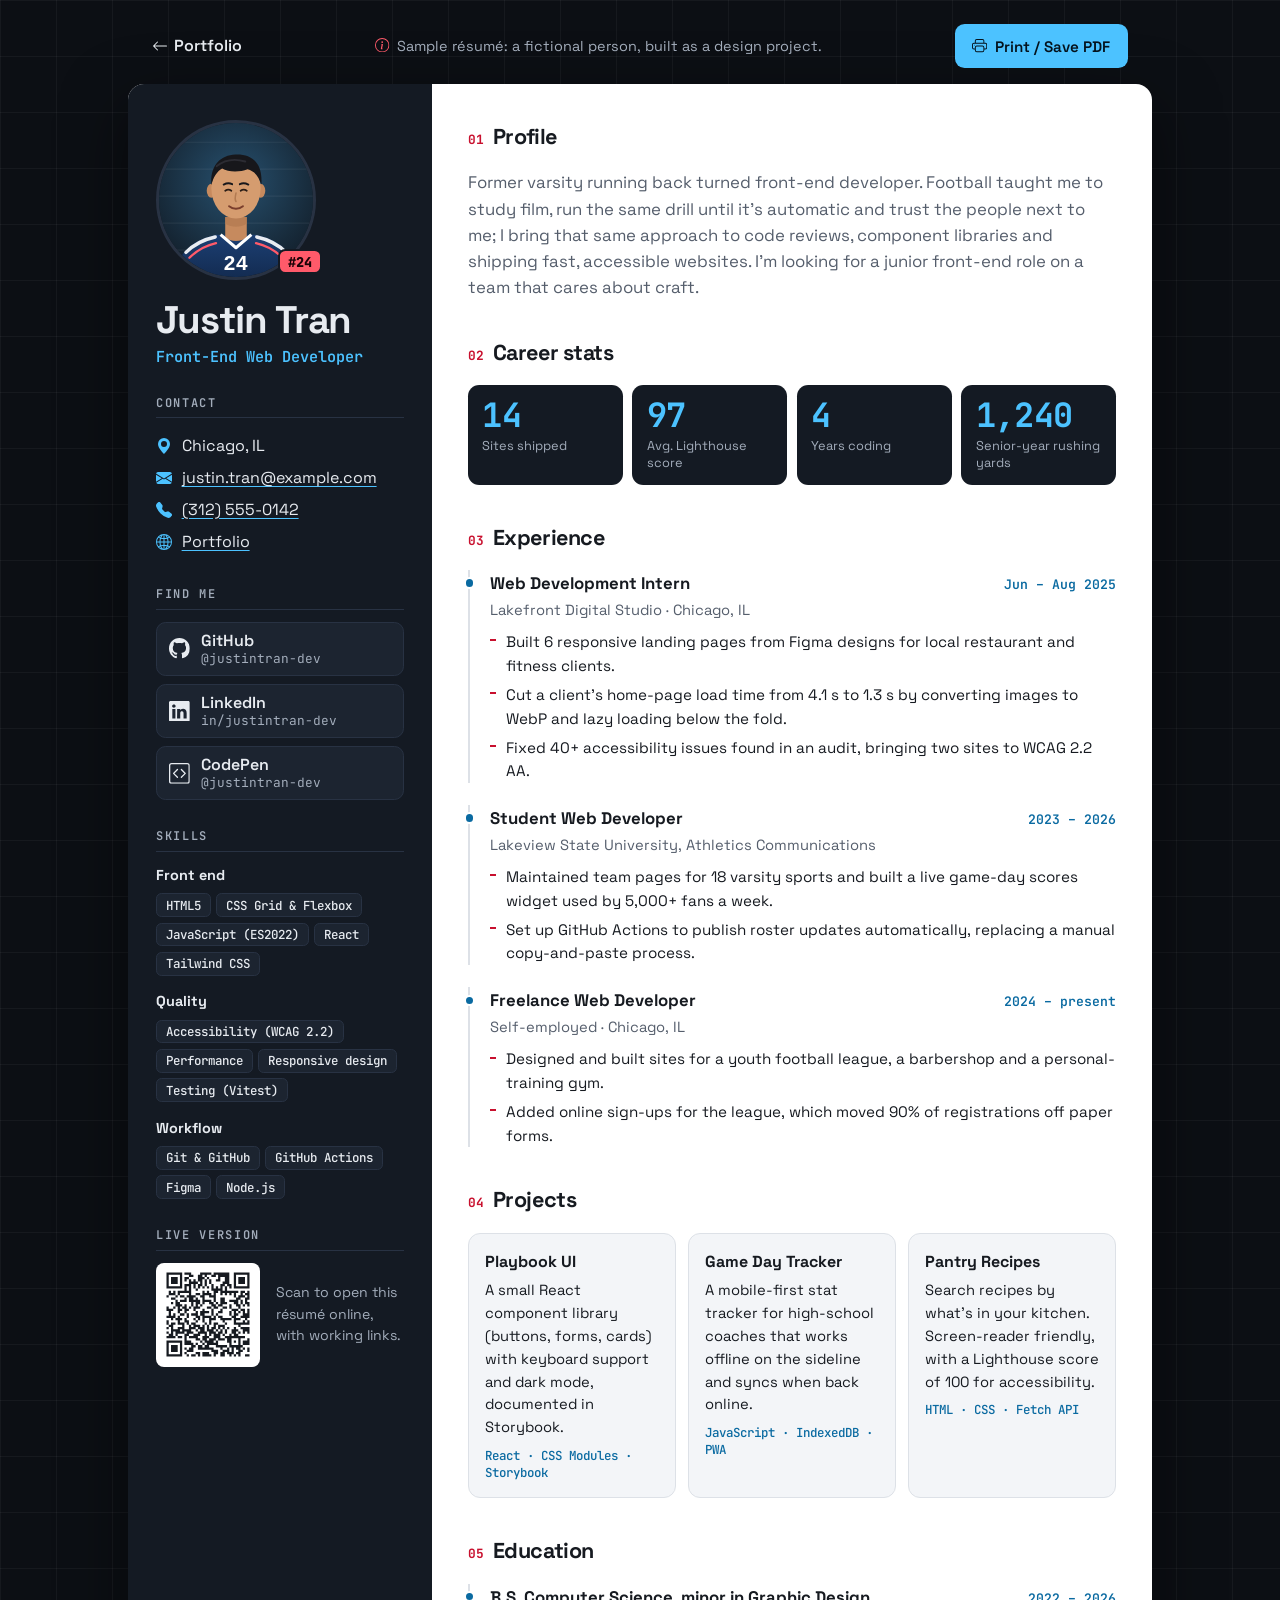
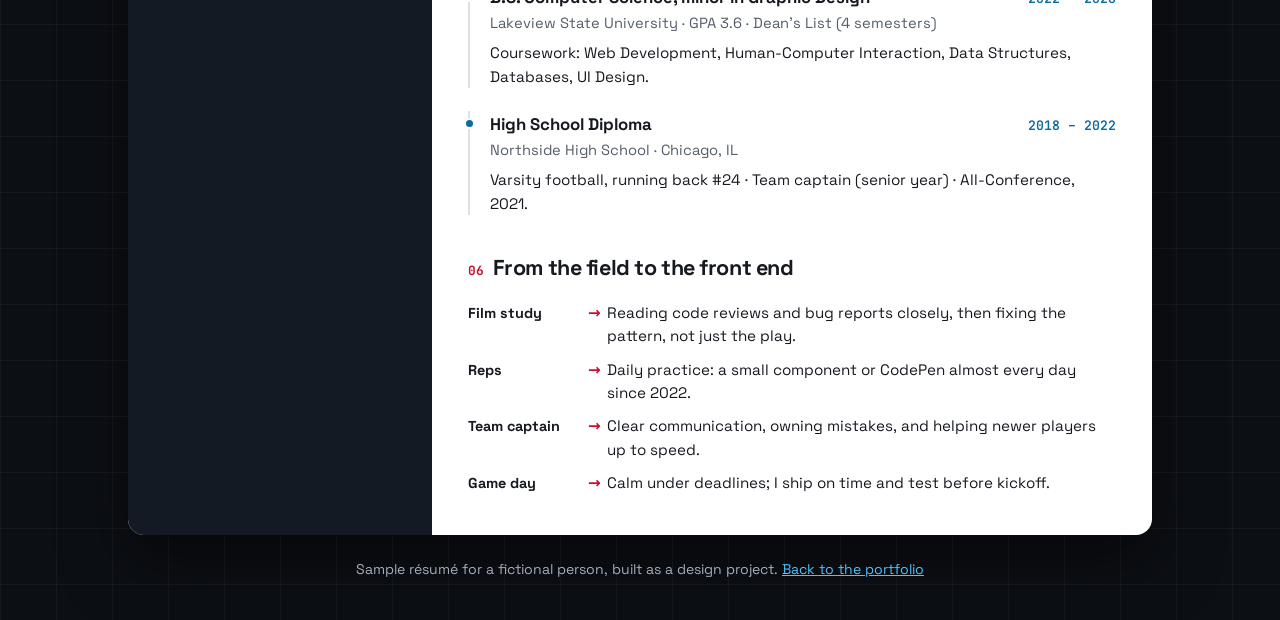
==== resume/index.html @ 81b1befe "Replace the Responsive Portfolio card with a sample online résumé - New /resume/ page: a responsive," ====
<!DOCTYPE html>
<html lang="en">

<head>
  <meta charset="UTF-8">
  <meta name="viewport" content="width=device-width, initial-scale=1">
  <title>Justin Tran | Front-End Web Developer | Résumé (sample)</title>
  <meta name="description" content="Sample online résumé for a fictional front-end web developer: former varsity running back, computer science graduate.">
  <meta name="theme-color" content="#0c0f14">
  <!-- This is a design sample for a fictional person. Search engines shouldn't list it as a real résumé. -->
  <meta name="robots" content="noindex">
  <link rel="icon" href="../assets/icons/favicon.svg" type="image/svg+xml">
  <link rel="preload" href="../assets/fonts/SpaceGrotesk.woff2" as="font" type="font/woff2" crossorigin>
  <link rel="stylesheet" href="resume.css">
</head>

<body>
  <!-- ICONS (from Bootstrap Icons, MIT license) -->
  <svg xmlns="http://www.w3.org/2000/svg" class="sprite" aria-hidden="true">
    <symbol id="i-arrow-left" viewBox="0 0 16 16"><path fill-rule="evenodd" d="M15 8a.5.5 0 0 0-.5-.5H2.707l3.147-3.146a.5.5 0 1 0-.708-.708l-4 4a.5.5 0 0 0 0 .708l4 4a.5.5 0 0 0 .708-.708L2.707 8.5H14.5A.5.5 0 0 0 15 8"/></symbol>
    <symbol id="i-code-square" viewBox="0 0 16 16"><path d="M14 1a1 1 0 0 1 1 1v12a1 1 0 0 1-1 1H2a1 1 0 0 1-1-1V2a1 1 0 0 1 1-1zM2 0a2 2 0 0 0-2 2v12a2 2 0 0 0 2 2h12a2 2 0 0 0 2-2V2a2 2 0 0 0-2-2z"/>
  <path d="M6.854 4.646a.5.5 0 0 1 0 .708L4.207 8l2.647 2.646a.5.5 0 0 1-.708.708l-3-3a.5.5 0 0 1 0-.708l3-3a.5.5 0 0 1 .708 0m2.292 0a.5.5 0 0 0 0 .708L11.793 8l-2.647 2.646a.5.5 0 0 0 .708.708l3-3a.5.5 0 0 0 0-.708l-3-3a.5.5 0 0 0-.708 0"/></symbol>
    <symbol id="i-envelope-fill" viewBox="0 0 16 16"><path d="M.05 3.555A2 2 0 0 1 2 2h12a2 2 0 0 1 1.95 1.555L8 8.414zM0 4.697v7.104l5.803-3.558zM6.761 8.83l-6.57 4.027A2 2 0 0 0 2 14h12a2 2 0 0 0 1.808-1.144l-6.57-4.027L8 9.586zm3.436-.586L16 11.801V4.697z"/></symbol>
    <symbol id="i-geo-alt-fill" viewBox="0 0 16 16"><path d="M8 16s6-5.686 6-10A6 6 0 0 0 2 6c0 4.314 6 10 6 10m0-7a3 3 0 1 1 0-6 3 3 0 0 1 0 6"/></symbol>
    <symbol id="i-github" viewBox="0 0 16 16"><path d="M8 0C3.58 0 0 3.58 0 8c0 3.54 2.29 6.53 5.47 7.59.4.07.55-.17.55-.38 0-.19-.01-.82-.01-1.49-2.01.37-2.53-.49-2.69-.94-.09-.23-.48-.94-.82-1.13-.28-.15-.68-.52-.01-.53.63-.01 1.08.58 1.23.82.72 1.21 1.87.87 2.33.66.07-.52.28-.87.51-1.07-1.78-.2-3.64-.89-3.64-3.95 0-.87.31-1.59.82-2.15-.08-.2-.36-1.02.08-2.12 0 0 .67-.21 2.2.82.64-.18 1.32-.27 2-.27s1.36.09 2 .27c1.53-1.04 2.2-.82 2.2-.82.44 1.1.16 1.92.08 2.12.51.56.82 1.27.82 2.15 0 3.07-1.87 3.75-3.65 3.95.29.25.54.73.54 1.48 0 1.07-.01 1.93-.01 2.2 0 .21.15.46.55.38A8.01 8.01 0 0 0 16 8c0-4.42-3.58-8-8-8"/></symbol>
    <symbol id="i-globe2" viewBox="0 0 16 16"><path d="M0 8a8 8 0 1 1 16 0A8 8 0 0 1 0 8m7.5-6.923c-.67.204-1.335.82-1.887 1.855q-.215.403-.395.872c.705.157 1.472.257 2.282.287zM4.249 3.539q.214-.577.481-1.078a7 7 0 0 1 .597-.933A7 7 0 0 0 3.051 3.05q.544.277 1.198.49zM3.509 7.5c.036-1.07.188-2.087.436-3.008a9 9 0 0 1-1.565-.667A6.96 6.96 0 0 0 1.018 7.5zm1.4-2.741a12.3 12.3 0 0 0-.4 2.741H7.5V5.091c-.91-.03-1.783-.145-2.591-.332M8.5 5.09V7.5h2.99a12.3 12.3 0 0 0-.399-2.741c-.808.187-1.681.301-2.591.332zM4.51 8.5c.035.987.176 1.914.399 2.741A13.6 13.6 0 0 1 7.5 10.91V8.5zm3.99 0v2.409c.91.03 1.783.145 2.591.332.223-.827.364-1.754.4-2.741zm-3.282 3.696q.18.469.395.872c.552 1.035 1.218 1.65 1.887 1.855V11.91c-.81.03-1.577.13-2.282.287zm.11 2.276a7 7 0 0 1-.598-.933 9 9 0 0 1-.481-1.079 8.4 8.4 0 0 0-1.198.49 7 7 0 0 0 2.276 1.522zm-1.383-2.964A13.4 13.4 0 0 1 3.508 8.5h-2.49a6.96 6.96 0 0 0 1.362 3.675c.47-.258.995-.482 1.565-.667m6.728 2.964a7 7 0 0 0 2.275-1.521 8.4 8.4 0 0 0-1.197-.49 9 9 0 0 1-.481 1.078 7 7 0 0 1-.597.933M8.5 11.909v3.014c.67-.204 1.335-.82 1.887-1.855q.216-.403.395-.872A12.6 12.6 0 0 0 8.5 11.91zm3.555-.401c.57.185 1.095.409 1.565.667A6.96 6.96 0 0 0 14.982 8.5h-2.49a13.4 13.4 0 0 1-.437 3.008M14.982 7.5a6.96 6.96 0 0 0-1.362-3.675c-.47.258-.995.482-1.565.667.248.92.4 1.938.437 3.008zM11.27 2.461q.266.502.482 1.078a8.4 8.4 0 0 0 1.196-.49 7 7 0 0 0-2.275-1.52c.218.283.418.597.597.932m-.488 1.343a8 8 0 0 0-.395-.872C9.835 1.897 9.17 1.282 8.5 1.077V4.09c.81-.03 1.577-.13 2.282-.287z"/></symbol>
    <symbol id="i-info-circle" viewBox="0 0 16 16"><path d="M8 15A7 7 0 1 1 8 1a7 7 0 0 1 0 14m0 1A8 8 0 1 0 8 0a8 8 0 0 0 0 16"/>
  <path d="m8.93 6.588-2.29.287-.082.38.45.083c.294.07.352.176.288.469l-.738 3.468c-.194.897.105 1.319.808 1.319.545 0 1.178-.252 1.465-.598l.088-.416c-.2.176-.492.246-.686.246-.275 0-.375-.193-.304-.533zM9 4.5a1 1 0 1 1-2 0 1 1 0 0 1 2 0"/></symbol>
    <symbol id="i-linkedin" viewBox="0 0 16 16"><path d="M0 1.146C0 .513.526 0 1.175 0h13.65C15.474 0 16 .513 16 1.146v13.708c0 .633-.526 1.146-1.175 1.146H1.175C.526 16 0 15.487 0 14.854zm4.943 12.248V6.169H2.542v7.225zm-1.2-8.212c.837 0 1.358-.554 1.358-1.248-.015-.709-.52-1.248-1.342-1.248S2.4 3.226 2.4 3.934c0 .694.521 1.248 1.327 1.248zm4.908 8.212V9.359c0-.216.016-.432.08-.586.173-.431.568-.878 1.232-.878.869 0 1.216.662 1.216 1.634v3.865h2.401V9.25c0-2.22-1.184-3.252-2.764-3.252-1.274 0-1.845.7-2.165 1.193v.025h-.016l.016-.025V6.169h-2.4c.03.678 0 7.225 0 7.225z"/></symbol>
    <symbol id="i-printer" viewBox="0 0 16 16"><path d="M2.5 8a.5.5 0 1 0 0-1 .5.5 0 0 0 0 1"/>
  <path d="M5 1a2 2 0 0 0-2 2v2H2a2 2 0 0 0-2 2v3a2 2 0 0 0 2 2h1v1a2 2 0 0 0 2 2h6a2 2 0 0 0 2-2v-1h1a2 2 0 0 0 2-2V7a2 2 0 0 0-2-2h-1V3a2 2 0 0 0-2-2zM4 3a1 1 0 0 1 1-1h6a1 1 0 0 1 1 1v2H4zm1 5a2 2 0 0 0-2 2v1H2a1 1 0 0 1-1-1V7a1 1 0 0 1 1-1h12a1 1 0 0 1 1 1v3a1 1 0 0 1-1 1h-1v-1a2 2 0 0 0-2-2zm7 2v3a1 1 0 0 1-1 1H5a1 1 0 0 1-1-1v-3a1 1 0 0 1 1-1h6a1 1 0 0 1 1 1"/></symbol>
    <symbol id="i-telephone-fill" viewBox="0 0 16 16"><path fill-rule="evenodd" d="M1.885.511a1.745 1.745 0 0 1 2.61.163L6.29 2.98c.329.423.445.974.315 1.494l-.547 2.19a.68.68 0 0 0 .178.643l2.457 2.457a.68.68 0 0 0 .644.178l2.189-.547a1.75 1.75 0 0 1 1.494.315l2.306 1.794c.829.645.905 1.87.163 2.611l-1.034 1.034c-.74.74-1.846 1.065-2.877.702a18.6 18.6 0 0 1-7.01-4.42 18.6 18.6 0 0 1-4.42-7.009c-.362-1.03-.037-2.137.703-2.877z"/></symbol>
  </svg>

  <a class="skip-link" href="#resume">Skip to résumé</a>

  <!-- TOOLBAR (not printed) -->
  <header class="toolbar">
    <a class="toolbar-back" href="../#projects">
      <svg class="i" aria-hidden="true"><use href="#i-arrow-left"/></svg>Portfolio
    </a>
    <p class="sample-note">
      <svg class="i" aria-hidden="true"><use href="#i-info-circle"/></svg>
      Sample résumé: a fictional person, built as a design project.
    </p>
    <button class="btn btn-primary js-print" type="button">
      <svg class="i" aria-hidden="true"><use href="#i-printer"/></svg>Print / Save PDF
    </button>
  </header>

  <main id="resume" class="sheet">
    <!-- SIDEBAR -->
    <aside class="sidebar">
      <div class="portrait">
        <img src="portrait.svg" width="400" height="400" alt="Illustrated portrait of Justin Tran in a navy number 24 jersey">
        <span class="jersey-tag" aria-hidden="true">#24</span>
      </div>

      <h1 class="name">Justin Tran</h1>
      <p class="role">Front-End Web Developer</p>

      <section class="side-block" aria-labelledby="contact-h">
        <h2 id="contact-h" class="side-title">Contact</h2>
        <ul class="contact-list">
          <li><svg class="i" aria-hidden="true"><use href="#i-geo-alt-fill"/></svg>Chicago, IL</li>
          <li><svg class="i" aria-hidden="true"><use href="#i-envelope-fill"/></svg><a href="mailto:justin.tran@example.com">justin.tran@example.com</a></li>
          <li><svg class="i" aria-hidden="true"><use href="#i-telephone-fill"/></svg><a href="tel:+13125550142">(312) 555-0142</a></li>
          <li><svg class="i" aria-hidden="true"><use href="#i-globe2"/></svg><a href="https://t3rminal-cmd.github.io/Portfolio-Bootstrap/">Portfolio</a></li>
        </ul>
      </section>

      <!-- Social links go to each platform's home page, because this person is fictional.
           Replace them with real profile URLs when using this as a template. -->
      <section class="side-block" aria-labelledby="social-h">
        <h2 id="social-h" class="side-title">Find me</h2>
        <ul class="social-list">
          <li><a href="https://github.com/" target="_blank" rel="noopener"><svg class="i" aria-hidden="true"><use href="#i-github"/></svg><span>GitHub</span><span class="handle">@justintran-dev</span></a></li>
          <li><a href="https://www.linkedin.com/" target="_blank" rel="noopener"><svg class="i" aria-hidden="true"><use href="#i-linkedin"/></svg><span>LinkedIn</span><span class="handle">in/justintran-dev</span></a></li>
          <li><a href="https://codepen.io/" target="_blank" rel="noopener"><svg class="i" aria-hidden="true"><use href="#i-code-square"/></svg><span>CodePen</span><span class="handle">@justintran-dev</span></a></li>
        </ul>
      </section>

      <section class="side-block" aria-labelledby="skills-h">
        <h2 id="skills-h" class="side-title">Skills</h2>
        <div class="skill-group">
          <h3>Front end</h3>
          <ul class="chips">
            <li>HTML5</li><li>CSS Grid &amp; Flexbox</li><li>JavaScript (ES2022)</li><li>React</li><li>Tailwind CSS</li>
          </ul>
        </div>
        <div class="skill-group">
          <h3>Quality</h3>
          <ul class="chips">
            <li>Accessibility (WCAG 2.2)</li><li>Performance</li><li>Responsive design</li><li>Testing (Vitest)</li>
          </ul>
        </div>
        <div class="skill-group">
          <h3>Workflow</h3>
          <ul class="chips">
            <li>Git &amp; GitHub</li><li>GitHub Actions</li><li>Figma</li><li>Node.js</li>
          </ul>
        </div>
      </section>

      <section class="side-block qr-block" aria-labelledby="qr-h">
        <h2 id="qr-h" class="side-title">Live version</h2>
        <img class="qr" src="qr.svg" width="328" height="328" alt="QR code linking to t3rminal-cmd.github.io/Portfolio-Bootstrap/resume">
        <p class="qr-note">Scan to open this résumé online, with working links.</p>
      </section>
    </aside>

    <!-- MAIN COLUMN -->
    <div class="content">
      <section class="block" aria-labelledby="profile-h">
        <h2 id="profile-h" class="block-title"><span class="block-num">01</span>Profile</h2>
        <p class="profile">
          Former varsity running back turned front-end developer. Football taught me to study film, run the same drill
          until it's automatic and trust the people next to me; I bring that same approach to code reviews, component
          libraries and shipping fast, accessible websites. I'm looking for a junior front-end role on a team that
          cares about craft.
        </p>
      </section>

      <!-- Scoreboard: the football theme -->
      <section class="block" aria-labelledby="stats-h">
        <h2 id="stats-h" class="block-title"><span class="block-num">02</span>Career stats</h2>
        <dl class="scoreboard">
          <div><dt>Sites shipped</dt><dd>14</dd></div>
          <div><dt>Avg. Lighthouse score</dt><dd>97</dd></div>
          <div><dt>Years coding</dt><dd>4</dd></div>
          <div><dt>Senior-year rushing yards</dt><dd>1,240</dd></div>
        </dl>
      </section>

      <section class="block" aria-labelledby="exp-h">
        <h2 id="exp-h" class="block-title"><span class="block-num">03</span>Experience</h2>
        <ol class="timeline">
          <li>
            <div class="entry-head">
              <h3>Web Development Intern</h3>
              <p class="when">Jun – Aug 2025</p>
            </div>
            <p class="where">Lakefront Digital Studio · Chicago, IL</p>
            <ul class="bullets">
              <li>Built 6 responsive landing pages from Figma designs for local restaurant and fitness clients.</li>
              <li>Cut a client's home-page load time from 4.1 s to 1.3 s by converting images to WebP and lazy loading below the fold.</li>
              <li>Fixed 40+ accessibility issues found in an audit, bringing two sites to WCAG 2.2 AA.</li>
            </ul>
          </li>
          <li>
            <div class="entry-head">
              <h3>Student Web Developer</h3>
              <p class="when">2023 – 2026</p>
            </div>
            <p class="where">Lakeview State University, Athletics Communications</p>
            <ul class="bullets">
              <li>Maintained team pages for 18 varsity sports and built a live game-day scores widget used by 5,000+ fans a week.</li>
              <li>Set up GitHub Actions to publish roster updates automatically, replacing a manual copy-and-paste process.</li>
            </ul>
          </li>
          <li>
            <div class="entry-head">
              <h3>Freelance Web Developer</h3>
              <p class="when">2024 – present</p>
            </div>
            <p class="where">Self-employed · Chicago, IL</p>
            <ul class="bullets">
              <li>Designed and built sites for a youth football league, a barbershop and a personal-training gym.</li>
              <li>Added online sign-ups for the league, which moved 90% of registrations off paper forms.</li>
            </ul>
          </li>
        </ol>
      </section>

      <section class="block" aria-labelledby="proj-h">
        <h2 id="proj-h" class="block-title"><span class="block-num">04</span>Projects</h2>
        <div class="project-grid">
          <article class="project">
            <h3>Playbook UI</h3>
            <p>A small React component library (buttons, forms, cards) with keyboard support and dark mode, documented in Storybook.</p>
            <p class="tech">React · CSS Modules · Storybook</p>
          </article>
          <article class="project">
            <h3>Game Day Tracker</h3>
            <p>A mobile-first stat tracker for high-school coaches that works offline on the sideline and syncs when back online.</p>
            <p class="tech">JavaScript · IndexedDB · PWA</p>
          </article>
          <article class="project">
            <h3>Pantry Recipes</h3>
            <p>Search recipes by what's in your kitchen. Screen-reader friendly, with a Lighthouse score of 100 for accessibility.</p>
            <p class="tech">HTML · CSS · Fetch API</p>
          </article>
        </div>
      </section>

      <section class="block" aria-labelledby="edu-h">
        <h2 id="edu-h" class="block-title"><span class="block-num">05</span>Education</h2>
        <ol class="timeline">
          <li>
            <div class="entry-head">
              <h3>B.S. Computer Science, minor in Graphic Design</h3>
              <p class="when">2022 – 2026</p>
            </div>
            <p class="where">Lakeview State University · GPA 3.6 · Dean's List (4 semesters)</p>
            <p class="detail">Coursework: Web Development, Human-Computer Interaction, Data Structures, Databases, UI Design.</p>
          </li>
          <li>
            <div class="entry-head">
              <h3>High School Diploma</h3>
              <p class="when">2018 – 2022</p>
            </div>
            <p class="where">Northside High School · Chicago, IL</p>
            <p class="detail">Varsity football, running back #24 · Team captain (senior year) · All-Conference, 2021.</p>
          </li>
        </ol>
      </section>

      <!-- How football carries over -->
      <section class="block" aria-labelledby="field-h">
        <h2 id="field-h" class="block-title"><span class="block-num">06</span>From the field to the front end</h2>
        <ul class="crossover">
          <li><strong>Film study</strong><span>→</span>Reading code reviews and bug reports closely, then fixing the pattern, not just the play.</li>
          <li><strong>Reps</strong><span>→</span>Daily practice: a small component or CodePen almost every day since 2022.</li>
          <li><strong>Team captain</strong><span>→</span>Clear communication, owning mistakes, and helping newer players up to speed.</li>
          <li><strong>Game day</strong><span>→</span>Calm under deadlines; I ship on time and test before kickoff.</li>
        </ul>
      </section>
    </div>
  </main>

  <footer class="page-foot">
    <p>Sample résumé for a fictional person, built as a design project. <a href="../">Back to the portfolio</a></p>
  </footer>

  <script src="resume.js"></script>
</body>

</html>
---- resume/resume.css ----
/* Online résumé. Mobile-first: one column on phones, a two-column "sheet"
   from tablets up, and an ink-friendly single page when printed. */

/*===== FONTS (shared with the portfolio) ====================*/
@font-face {
  font-family: "Space Grotesk";
  src: url("../assets/fonts/SpaceGrotesk.woff2") format("woff2");
  font-weight: 300 700;
  font-display: swap;
}
@font-face {
  font-family: "JetBrains Mono";
  src: url("../assets/fonts/JetBrainsMono.woff2") format("woff2");
  font-weight: 100 800;
  font-display: swap;
}

/*===== COLORS ===============================================*/
:root {
  --page: #0c0f14;
  --grid-line: rgba(255, 255, 255, 0.045);
  --side: #141a23;
  --side-2: #1c2430;
  --side-border: #283243;
  --side-text: #e7ebf0;
  --side-muted: #a3adbb;
  --paper: #ffffff;
  --paper-2: #f3f5f8;
  --ink: #161a20;
  --ink-muted: #555e6c;
  --rule: #dde1e7;
  --accent: #0a6aa1;        /* on white */
  --accent-light: #4cc2ff;  /* on the dark sidebar */
  --red: #c8102e;
  --red-light: #ff5a6a;
  --font-body: "Space Grotesk", system-ui, -apple-system, "Segoe UI", sans-serif;
  --font-mono: "JetBrains Mono", ui-monospace, SFMono-Regular, Menlo, Consolas, monospace;
  --radius: 1rem;
}

/*===== BASE =================================================*/
*,
*::before,
*::after {
  box-sizing: border-box;
}

html {
  -webkit-text-size-adjust: 100%;
}

body {
  margin: 0;
  font-family: var(--font-body);
  line-height: 1.55;
  color: var(--ink);
  background-color: var(--page);
  background-image:
    linear-gradient(var(--grid-line) 1px, transparent 1px),
    linear-gradient(90deg, var(--grid-line) 1px, transparent 1px);
  background-size: 56px 56px;
  overflow-x: clip;
}

img {
  display: block;
  max-width: 100%;
  height: auto;
}

h1, h2, h3, p, dl, dd {
  margin: 0;
}

ul, ol {
  margin: 0;
  padding: 0;
  list-style: none;
}

:focus-visible {
  outline: 3px solid var(--accent-light);
  outline-offset: 3px;
  border-radius: 4px;
}

.sprite {
  position: absolute;
  width: 0;
  height: 0;
  overflow: hidden;
}

.i {
  width: 1em;
  height: 1em;
  flex: none;
  fill: currentColor;
}

.skip-link {
  position: absolute;
  left: 1rem;
  top: -4rem;
  z-index: 10;
  padding: 0.6rem 1rem;
  border-radius: 0.5rem;
  background: var(--accent-light);
  color: #04121c;
  font-weight: 700;
}

.skip-link:focus {
  top: 1rem;
}

/*===== TOOLBAR ==============================================*/
.toolbar {
  display: flex;
  flex-wrap: wrap;
  align-items: center;
  gap: 0.75rem 1rem;
  max-width: 64rem;
  margin: 0 auto;
  padding: 1rem;
  color: var(--side-muted);
}

.toolbar-back {
  display: inline-flex;
  align-items: center;
  gap: 0.4rem;
  min-height: 2.75rem;
  color: var(--side-text);
  font-weight: 600;
  text-decoration: none;
}

.toolbar-back:hover {
  color: var(--accent-light);
}

.sample-note {
  order: 3;
  display: flex;
  align-items: flex-start;
  gap: 0.45rem;
  width: 100%;
  font-size: 0.9rem;
}

.sample-note .i {
  margin-top: 0.2rem;
  color: var(--red-light);
}

.btn {
  display: inline-flex;
  align-items: center;
  gap: 0.5rem;
  min-height: 2.75rem;
  margin-left: auto;
  padding: 0.55rem 1.1rem;
  border: 0;
  border-radius: 0.6rem;
  font: 600 0.95rem var(--font-body);
  cursor: pointer;
}

.btn-primary {
  background: var(--accent-light);
  color: #04121c;
}

.btn-primary:hover {
  background: #7ad2ff;
}

/*===== SHEET ================================================*/
.sheet {
  max-width: 64rem;
  margin: 0 auto;
  background: var(--paper);
  box-shadow: 0 1.5rem 4rem rgba(0, 0, 0, 0.5);
}

/*===== SIDEBAR ==============================================*/
.sidebar {
  padding: 1.75rem 1.25rem 2rem;
  background: var(--side);
  color: var(--side-text);
}

.portrait {
  position: relative;
  width: 8.5rem;
  margin-bottom: 1.25rem;
}

.portrait img {
  border: 3px solid var(--side-border);
  border-radius: 50%;
}

/* A red jersey-number tag */
.jersey-tag {
  position: absolute;
  right: -0.35rem;
  bottom: 0.35rem;
  padding: 0.1rem 0.5rem;
  border: 2px solid var(--side);
  border-radius: 0.45rem;
  background: var(--red-light);
  color: #1a0206;
  font: 800 0.85rem var(--font-mono);
}

.name {
  font-size: clamp(2rem, 9vw, 2.4rem);
  line-height: 1.05;
  letter-spacing: -0.03em;
}

.role {
  margin-top: 0.35rem;
  color: var(--accent-light);
  font: 600 0.95rem var(--font-mono);
}

.side-block {
  margin-top: 1.75rem;
}

.side-title {
  margin-bottom: 0.75rem;
  padding-bottom: 0.4rem;
  border-bottom: 1px solid var(--side-border);
  color: var(--side-muted);
  font: 600 0.75rem var(--font-mono);
  letter-spacing: 0.14em;
  text-transform: uppercase;
}

.contact-list li {
  display: flex;
  align-items: center;
  gap: 0.6rem;
  min-height: 2rem;
  overflow-wrap: anywhere;
}

.contact-list .i {
  color: var(--accent-light);
}

.sidebar a {
  color: var(--side-text);
  text-decoration-color: var(--accent-light);
  text-underline-offset: 0.2em;
}

.sidebar a:hover {
  color: var(--accent-light);
}

.social-list {
  display: grid;
  gap: 0.5rem;
}

.social-list a {
  display: grid;
  grid-template-columns: auto 1fr;
  align-items: center;
  column-gap: 0.7rem;
  min-height: 2.75rem;
  padding: 0.5rem 0.75rem;
  border: 1px solid var(--side-border);
  border-radius: 0.6rem;
  background: var(--side-2);
  text-decoration: none;
}

.social-list a:hover {
  border-color: var(--accent-light);
}

.social-list .i {
  grid-row: span 2;
  font-size: 1.3rem;
}

.social-list span {
  font-weight: 600;
  line-height: 1.2;
}

.social-list .handle {
  color: var(--side-muted);
  font: 400 0.8rem var(--font-mono);
}

.skill-group + .skill-group {
  margin-top: 0.9rem;
}

.skill-group h3 {
  margin-bottom: 0.45rem;
  font-size: 0.9rem;
}

.chips {
  display: flex;
  flex-wrap: wrap;
  gap: 0.35rem;
}

.chips li {
  padding: 0.15rem 0.55rem;
  border: 1px solid var(--side-border);
  border-radius: 0.35rem;
  background: var(--side-2);
  font: 500 0.78rem var(--font-mono);
}

.qr-block {
  display: grid;
  grid-template-columns: 6.5rem 1fr;
  align-items: center;
  column-gap: 1rem;
}

.qr-block .side-title {
  grid-column: 1 / -1;
}

.qr {
  padding: 0.35rem;
  border-radius: 0.5rem;
  background: #fff;
}

.qr-note {
  color: var(--side-muted);
  font-size: 0.88rem;
}

/*===== MAIN COLUMN ==========================================*/
.content {
  padding: 2rem 1.25rem 2.5rem;
}

.block + .block {
  margin-top: 2.25rem;
}

.block-title {
  display: flex;
  align-items: baseline;
  gap: 0.6rem;
  margin-bottom: 1rem;
  font-size: 1.35rem;
  letter-spacing: -0.02em;
}

.block-num {
  color: var(--red);
  font: 700 0.8rem var(--font-mono);
}

.profile {
  color: var(--ink-muted);
  font-size: 1.05rem;
}

/* Career stats as a scoreboard */
.scoreboard {
  display: grid;
  grid-template-columns: repeat(2, 1fr);
  gap: 0.6rem;
}

.scoreboard div {
  display: flex;
  flex-direction: column-reverse;
  justify-content: flex-end;
  padding: 0.85rem 0.9rem;
  border-radius: 0.7rem;
  background: var(--side);
  color: var(--side-text);
}

.scoreboard dd {
  color: var(--accent-light);
  font: 700 clamp(1.7rem, 7vw, 2.1rem) / 1 var(--font-mono);
  letter-spacing: -0.02em;
}

.scoreboard dt {
  margin-top: 0.35rem;
  color: var(--side-muted);
  font-size: 0.8rem;
  line-height: 1.3;
}

/* Experience and education */
.timeline {
  display: grid;
  gap: 1.4rem;
}

.timeline > li {
  position: relative;
  padding-left: 1.25rem;
  border-left: 2px solid var(--rule);
}

.timeline > li::before {
  content: "";
  position: absolute;
  left: -0.4rem;
  top: 0.45rem;
  width: 0.7rem;
  height: 0.7rem;
  border: 2px solid var(--paper);
  border-radius: 50%;
  background: var(--accent);
}

.entry-head {
  display: flex;
  flex-wrap: wrap;
  justify-content: space-between;
  align-items: baseline;
  gap: 0.15rem 1rem;
}

.entry-head h3 {
  font-size: 1.05rem;
}

.when {
  color: var(--accent);
  font: 600 0.82rem var(--font-mono);
  white-space: nowrap;
}

.where {
  margin-top: 0.15rem;
  color: var(--ink-muted);
  font-size: 0.92rem;
}

.detail {
  margin-top: 0.4rem;
  font-size: 0.95rem;
}

.bullets {
  display: grid;
  gap: 0.35rem;
  margin-top: 0.55rem;
}

.bullets li {
  position: relative;
  padding-left: 1rem;
  font-size: 0.95rem;
}

.bullets li::before {
  content: "";
  position: absolute;
  left: 0;
  top: 0.6em;
  width: 0.4rem;
  height: 2px;
  background: var(--red);
}

/* Projects */
.project-grid {
  display: grid;
  gap: 0.75rem;
}

.project {
  padding: 1rem;
  border: 1px solid var(--rule);
  border-radius: 0.75rem;
  background: var(--paper-2);
}

.project h3 {
  margin-bottom: 0.3rem;
  font-size: 1rem;
}

.project p {
  font-size: 0.92rem;
}

.project .tech {
  margin-top: 0.5rem;
  color: var(--accent);
  font: 500 0.78rem var(--font-mono);
}

/* Field to front end */
.crossover {
  display: grid;
  gap: 0.6rem;
}

.crossover li {
  display: grid;
  grid-template-columns: 7.5rem 1.2rem 1fr;
  align-items: baseline;
  font-size: 0.95rem;
}

.crossover strong {
  font-size: 0.9rem;
}

.crossover span {
  color: var(--red);
  font-weight: 700;
}

/*===== FOOTER ===============================================*/
.page-foot {
  max-width: 64rem;
  margin: 0 auto;
  padding: 1.5rem 1rem 2.5rem;
  color: var(--side-muted);
  font-size: 0.88rem;
  text-align: center;
}

.page-foot a {
  color: var(--accent-light);
}

/*===== TABLETS AND UP =======================================*/
@media (min-width: 48rem) {
  .toolbar {
    padding: 1.5rem 1.5rem 1rem;
  }

  .sample-note {
    order: 0;
    width: auto;
    flex: 1;
    justify-content: center;
  }

  .btn {
    margin-left: 0;
  }

  .sheet {
    display: grid;
    grid-template-columns: 19rem 1fr;
    margin-bottom: 0;
    border-radius: var(--radius);
    overflow: hidden;
  }

  .sidebar {
    padding: 2.25rem 1.75rem;
  }

  .portrait {
    width: 10rem;
  }

  .content {
    padding: 2.25rem 2.25rem 2.5rem;
  }

  .scoreboard {
    grid-template-columns: repeat(4, 1fr);
  }

  .project-grid {
    grid-template-columns: repeat(3, 1fr);
  }
}

/*===== PRINT: one clean, ink-friendly page ==================*/
@page {
  size: letter;
  margin: 0.4in;
}

@media print {
  :root {
    --side: #f1f3f6;
    --side-2: #ffffff;
    --side-border: #d5dae1;
    --side-text: #161a20;
    --side-muted: #555e6c;
    --accent-light: #0a6aa1;
    --red-light: #c8102e;
  }

  /* Most sizes are in rem, so shrinking the root scales the whole page */
  html {
    font-size: 7.9pt;
  }

  body {
    background: #fff;
    line-height: 1.38;
  }

  .timeline > li::before {
    top: 0.3em;
  }

  .toolbar,
  .page-foot,
  .skip-link {
    display: none;
  }

  .sheet {
    display: grid;
    grid-template-columns: 2.35in 1fr;
    max-width: none;
    box-shadow: none;
    -webkit-print-color-adjust: exact;
    print-color-adjust: exact;
  }

  .sidebar {
    padding: 0.2in 0.18in;
  }

  .portrait {
    width: 1.2in;
    margin-bottom: 0.12in;
  }

  .jersey-tag {
    color: #fff;
  }

  .side-block {
    margin-top: 0.16in;
  }

  .content {
    padding: 0.1in 0 0 0.25in;
  }

  .block + .block {
    margin-top: 0.12in;
  }

  .block-title {
    margin-bottom: 0.07in;
  }

  .scoreboard {
    grid-template-columns: repeat(4, 1fr);
    gap: 0.06in;
  }

  .scoreboard div {
    padding: 0.06in 0.08in;
    border: 1px solid var(--side-border);
  }

  .timeline {
    gap: 0.07in;
  }

  .bullets {
    gap: 0.02in;
    margin-top: 0.04in;
  }

  .project-grid {
    grid-template-columns: repeat(3, 1fr);
    gap: 0.08in;
  }

  .project {
    padding: 0.07in 0.08in;
  }

  .crossover {
    gap: 0.03in;
  }

  .social-list a {
    min-height: 0;
    padding: 0.04in 0.07in;
  }

  .contact-list li {
    min-height: 0;
    margin-bottom: 0.03in;
  }

  .qr-block {
    grid-template-columns: 0.95in 1fr;
  }

  .timeline > li,
  .project,
  .scoreboard div {
    break-inside: avoid;
  }
}

/*===== REDUCED MOTION =======================================*/
@media (prefers-reduced-motion: reduce) {
  *,
  *::before,
  *::after {
    transition: none !important;
  }
}
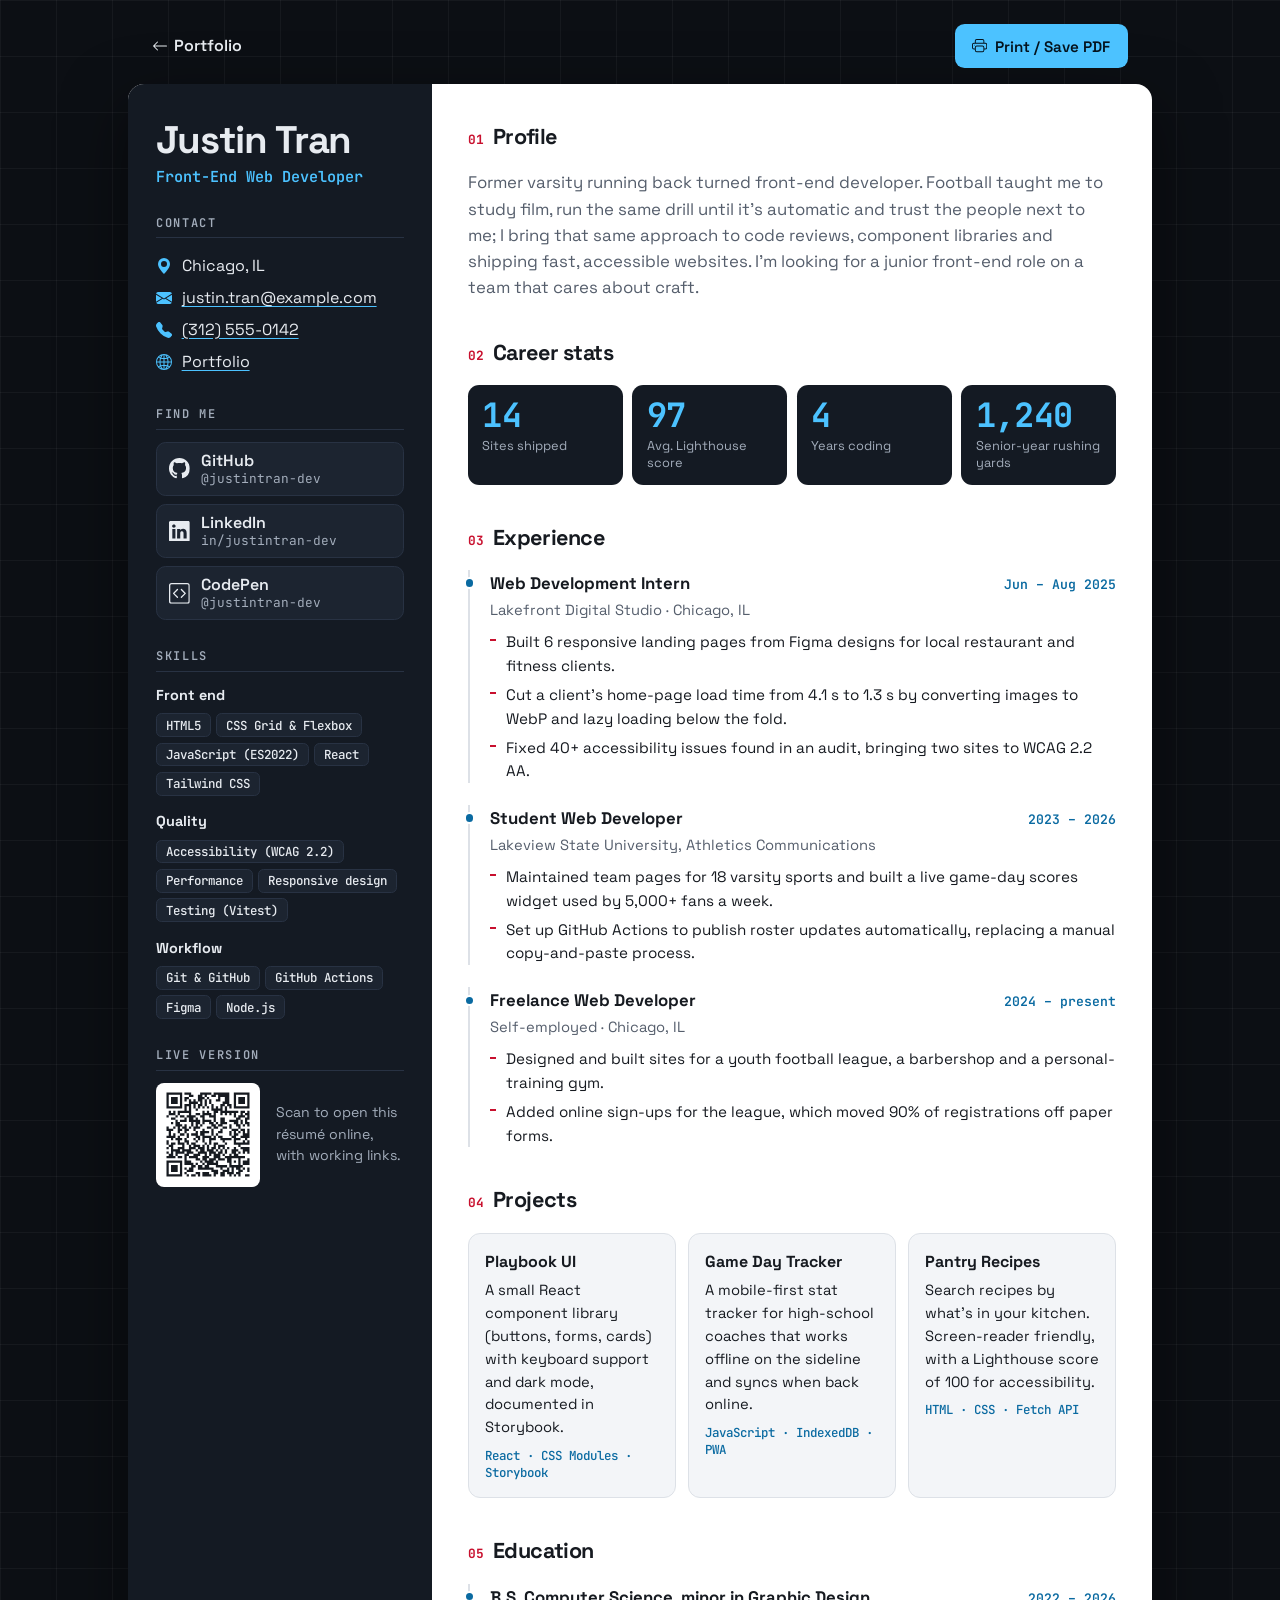
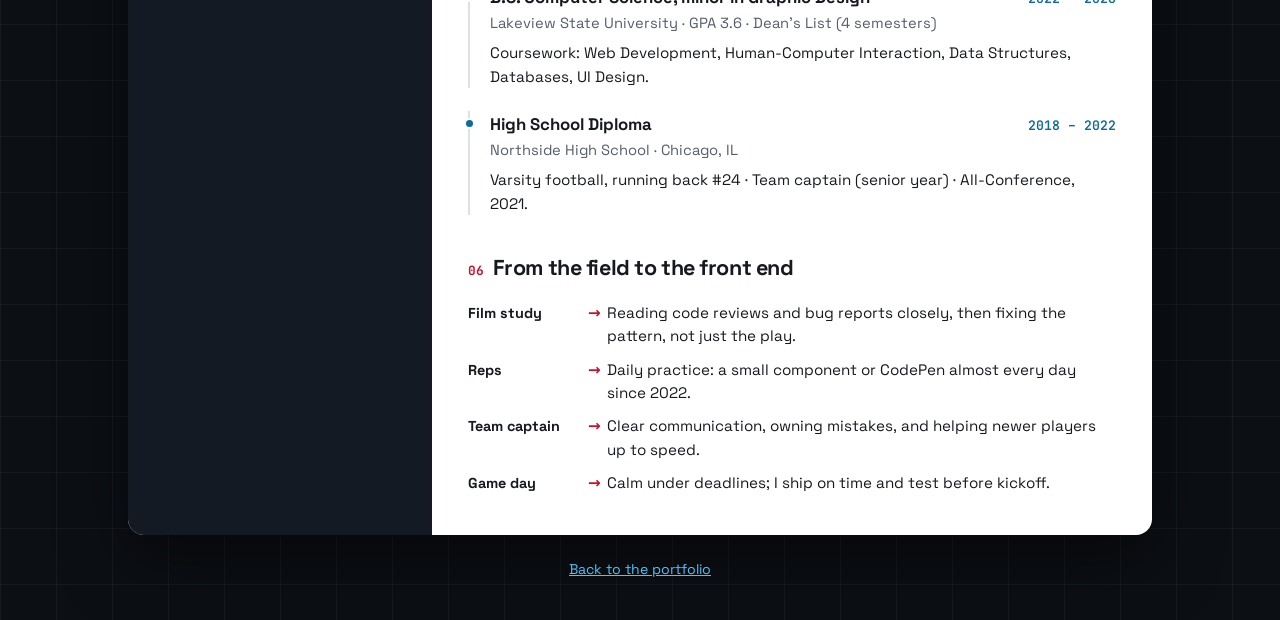
==== commit aed9f927: "Use Justin's photo in the hero; drop the résumé portrait and notice - Hero: the supplied photo of Ju" ====
--- a/resume/index.html
+++ b/resume/index.html
@@ -4,8 +4,8 @@
 <head>
   <meta charset="UTF-8">
   <meta name="viewport" content="width=device-width, initial-scale=1">
-  <title>Justin Tran | Front-End Web Developer | Résumé (sample)</title>
-  <meta name="description" content="Sample online résumé for a fictional front-end web developer: former varsity running back, computer science graduate.">
+  <title>Justin Tran | Front-End Web Developer | Résumé</title>
+  <meta name="description" content="Résumé of Justin Tran, a front-end web developer in Chicago: former varsity running back, computer science graduate.">
   <meta name="theme-color" content="#0c0f14">
   <!-- This is a design sample for a fictional person. Search engines shouldn't list it as a real résumé. -->
   <meta name="robots" content="noindex">
@@ -39,10 +39,6 @@
     <a class="toolbar-back" href="../#projects">
       <svg class="i" aria-hidden="true"><use href="#i-arrow-left"/></svg>Portfolio
     </a>
-    <p class="sample-note">
-      <svg class="i" aria-hidden="true"><use href="#i-info-circle"/></svg>
-      Sample résumé: a fictional person, built as a design project.
-    </p>
     <button class="btn btn-primary js-print" type="button">
       <svg class="i" aria-hidden="true"><use href="#i-printer"/></svg>Print / Save PDF
     </button>
@@ -51,10 +47,6 @@
   <main id="resume" class="sheet">
     <!-- SIDEBAR -->
     <aside class="sidebar">
-      <div class="portrait">
-        <img src="portrait.svg" width="400" height="400" alt="Illustrated portrait of Justin Tran in a navy number 24 jersey">
-        <span class="jersey-tag" aria-hidden="true">#24</span>
-      </div>
 
       <h1 class="name">Justin Tran</h1>
       <p class="role">Front-End Web Developer</p>
@@ -229,7 +221,7 @@
   </main>
 
   <footer class="page-foot">
-    <p>Sample résumé for a fictional person, built as a design project. <a href="../">Back to the portfolio</a></p>
+    <p><a href="../">Back to the portfolio</a></p>
   </footer>
 
   <script src="resume.js"></script>
--- a/resume/resume.css
+++ b/resume/resume.css
@@ -140,20 +140,6 @@
   color: var(--accent-light);
 }
 
-.sample-note {
-  order: 3;
-  display: flex;
-  align-items: flex-start;
-  gap: 0.45rem;
-  width: 100%;
-  font-size: 0.9rem;
-}
-
-.sample-note .i {
-  margin-top: 0.2rem;
-  color: var(--red-light);
-}
-
 .btn {
   display: inline-flex;
   align-items: center;
@@ -191,30 +177,6 @@
   color: var(--side-text);
 }
 
-.portrait {
-  position: relative;
-  width: 8.5rem;
-  margin-bottom: 1.25rem;
-}
-
-.portrait img {
-  border: 3px solid var(--side-border);
-  border-radius: 50%;
-}
-
-/* A red jersey-number tag */
-.jersey-tag {
-  position: absolute;
-  right: -0.35rem;
-  bottom: 0.35rem;
-  padding: 0.1rem 0.5rem;
-  border: 2px solid var(--side);
-  border-radius: 0.45rem;
-  background: var(--red-light);
-  color: #1a0206;
-  font: 800 0.85rem var(--font-mono);
-}
-
 .name {
   font-size: clamp(2rem, 9vw, 2.4rem);
   line-height: 1.05;
@@ -548,17 +510,6 @@
     padding: 1.5rem 1.5rem 1rem;
   }
 
-  .sample-note {
-    order: 0;
-    width: auto;
-    flex: 1;
-    justify-content: center;
-  }
-
-  .btn {
-    margin-left: 0;
-  }
-
   .sheet {
     display: grid;
     grid-template-columns: 19rem 1fr;
@@ -569,10 +520,6 @@
 
   .sidebar {
     padding: 2.25rem 1.75rem;
-  }
-
-  .portrait {
-    width: 10rem;
   }
 
   .content {
@@ -638,15 +585,6 @@
     padding: 0.2in 0.18in;
   }
 
-  .portrait {
-    width: 1.2in;
-    margin-bottom: 0.12in;
-  }
-
-  .jersey-tag {
-    color: #fff;
-  }
-
   .side-block {
     margin-top: 0.16in;
   }
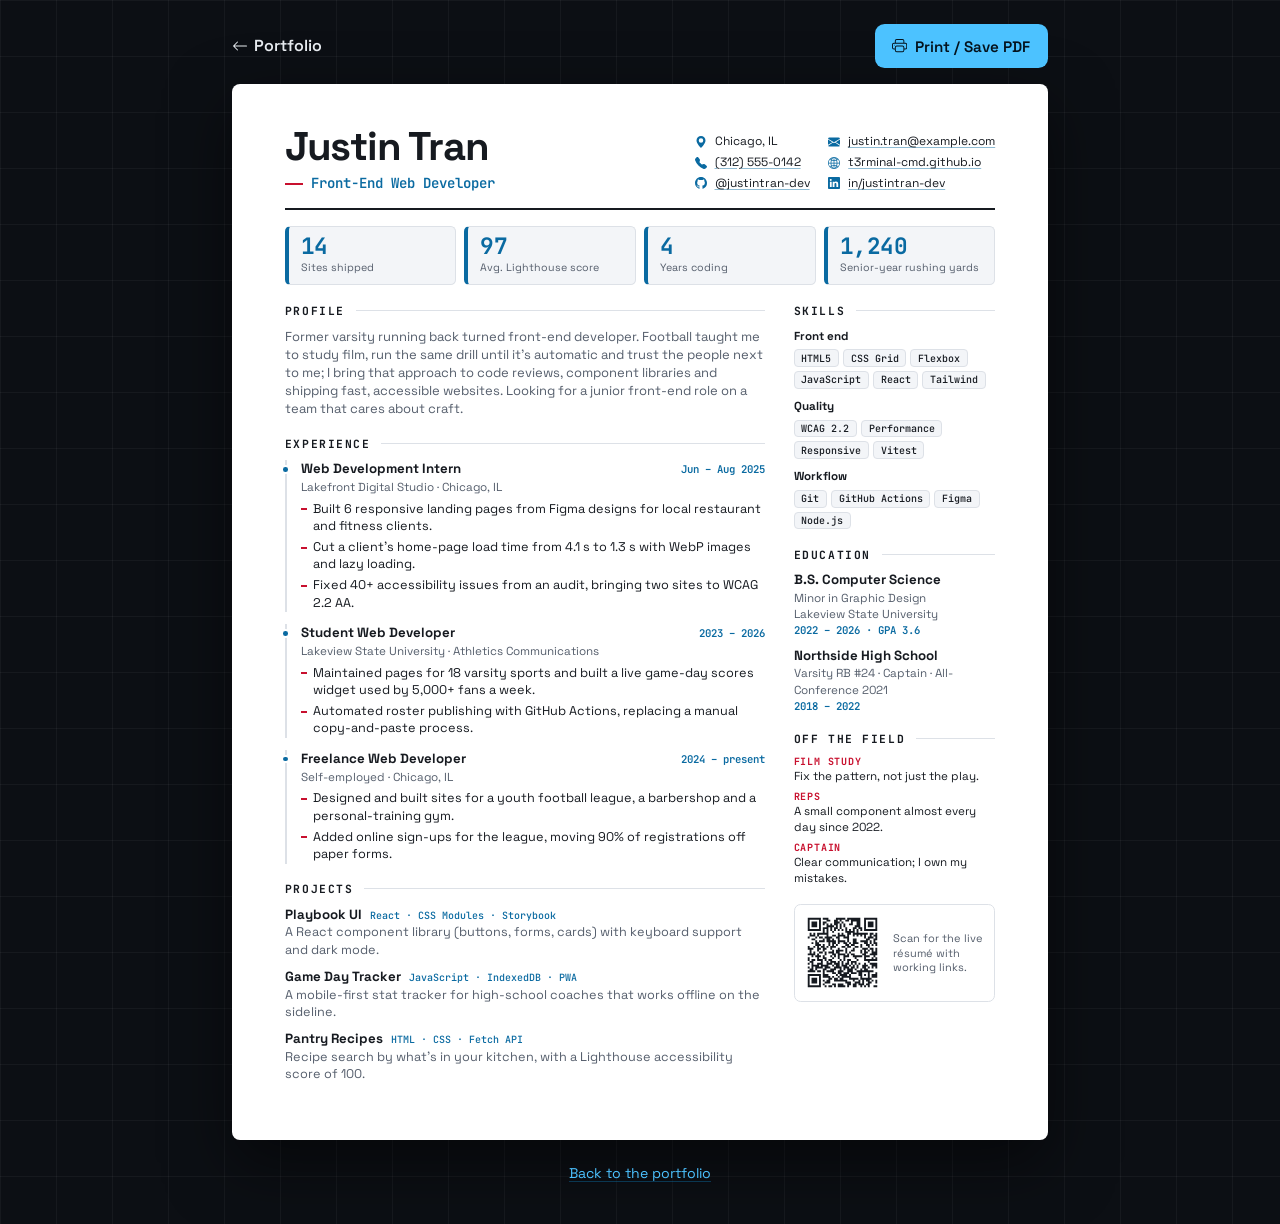
==== commit 9d420325: "Modernize project screenshots, hero photo and one-page résumé - Recent work: every project screensho" ====
--- a/resume/index.html
+++ b/resume/index.html
@@ -18,14 +18,10 @@
   <!-- ICONS (from Bootstrap Icons, MIT license) -->
   <svg xmlns="http://www.w3.org/2000/svg" class="sprite" aria-hidden="true">
     <symbol id="i-arrow-left" viewBox="0 0 16 16"><path fill-rule="evenodd" d="M15 8a.5.5 0 0 0-.5-.5H2.707l3.147-3.146a.5.5 0 1 0-.708-.708l-4 4a.5.5 0 0 0 0 .708l4 4a.5.5 0 0 0 .708-.708L2.707 8.5H14.5A.5.5 0 0 0 15 8"/></symbol>
-    <symbol id="i-code-square" viewBox="0 0 16 16"><path d="M14 1a1 1 0 0 1 1 1v12a1 1 0 0 1-1 1H2a1 1 0 0 1-1-1V2a1 1 0 0 1 1-1zM2 0a2 2 0 0 0-2 2v12a2 2 0 0 0 2 2h12a2 2 0 0 0 2-2V2a2 2 0 0 0-2-2z"/>
-  <path d="M6.854 4.646a.5.5 0 0 1 0 .708L4.207 8l2.647 2.646a.5.5 0 0 1-.708.708l-3-3a.5.5 0 0 1 0-.708l3-3a.5.5 0 0 1 .708 0m2.292 0a.5.5 0 0 0 0 .708L11.793 8l-2.647 2.646a.5.5 0 0 0 .708.708l3-3a.5.5 0 0 0 0-.708l-3-3a.5.5 0 0 0-.708 0"/></symbol>
     <symbol id="i-envelope-fill" viewBox="0 0 16 16"><path d="M.05 3.555A2 2 0 0 1 2 2h12a2 2 0 0 1 1.95 1.555L8 8.414zM0 4.697v7.104l5.803-3.558zM6.761 8.83l-6.57 4.027A2 2 0 0 0 2 14h12a2 2 0 0 0 1.808-1.144l-6.57-4.027L8 9.586zm3.436-.586L16 11.801V4.697z"/></symbol>
     <symbol id="i-geo-alt-fill" viewBox="0 0 16 16"><path d="M8 16s6-5.686 6-10A6 6 0 0 0 2 6c0 4.314 6 10 6 10m0-7a3 3 0 1 1 0-6 3 3 0 0 1 0 6"/></symbol>
     <symbol id="i-github" viewBox="0 0 16 16"><path d="M8 0C3.58 0 0 3.58 0 8c0 3.54 2.29 6.53 5.47 7.59.4.07.55-.17.55-.38 0-.19-.01-.82-.01-1.49-2.01.37-2.53-.49-2.69-.94-.09-.23-.48-.94-.82-1.13-.28-.15-.68-.52-.01-.53.63-.01 1.08.58 1.23.82.72 1.21 1.87.87 2.33.66.07-.52.28-.87.51-1.07-1.78-.2-3.64-.89-3.64-3.95 0-.87.31-1.59.82-2.15-.08-.2-.36-1.02.08-2.12 0 0 .67-.21 2.2.82.64-.18 1.32-.27 2-.27s1.36.09 2 .27c1.53-1.04 2.2-.82 2.2-.82.44 1.1.16 1.92.08 2.12.51.56.82 1.27.82 2.15 0 3.07-1.87 3.75-3.65 3.95.29.25.54.73.54 1.48 0 1.07-.01 1.93-.01 2.2 0 .21.15.46.55.38A8.01 8.01 0 0 0 16 8c0-4.42-3.58-8-8-8"/></symbol>
     <symbol id="i-globe2" viewBox="0 0 16 16"><path d="M0 8a8 8 0 1 1 16 0A8 8 0 0 1 0 8m7.5-6.923c-.67.204-1.335.82-1.887 1.855q-.215.403-.395.872c.705.157 1.472.257 2.282.287zM4.249 3.539q.214-.577.481-1.078a7 7 0 0 1 .597-.933A7 7 0 0 0 3.051 3.05q.544.277 1.198.49zM3.509 7.5c.036-1.07.188-2.087.436-3.008a9 9 0 0 1-1.565-.667A6.96 6.96 0 0 0 1.018 7.5zm1.4-2.741a12.3 12.3 0 0 0-.4 2.741H7.5V5.091c-.91-.03-1.783-.145-2.591-.332M8.5 5.09V7.5h2.99a12.3 12.3 0 0 0-.399-2.741c-.808.187-1.681.301-2.591.332zM4.51 8.5c.035.987.176 1.914.399 2.741A13.6 13.6 0 0 1 7.5 10.91V8.5zm3.99 0v2.409c.91.03 1.783.145 2.591.332.223-.827.364-1.754.4-2.741zm-3.282 3.696q.18.469.395.872c.552 1.035 1.218 1.65 1.887 1.855V11.91c-.81.03-1.577.13-2.282.287zm.11 2.276a7 7 0 0 1-.598-.933 9 9 0 0 1-.481-1.079 8.4 8.4 0 0 0-1.198.49 7 7 0 0 0 2.276 1.522zm-1.383-2.964A13.4 13.4 0 0 1 3.508 8.5h-2.49a6.96 6.96 0 0 0 1.362 3.675c.47-.258.995-.482 1.565-.667m6.728 2.964a7 7 0 0 0 2.275-1.521 8.4 8.4 0 0 0-1.197-.49 9 9 0 0 1-.481 1.078 7 7 0 0 1-.597.933M8.5 11.909v3.014c.67-.204 1.335-.82 1.887-1.855q.216-.403.395-.872A12.6 12.6 0 0 0 8.5 11.91zm3.555-.401c.57.185 1.095.409 1.565.667A6.96 6.96 0 0 0 14.982 8.5h-2.49a13.4 13.4 0 0 1-.437 3.008M14.982 7.5a6.96 6.96 0 0 0-1.362-3.675c-.47.258-.995.482-1.565.667.248.92.4 1.938.437 3.008zM11.27 2.461q.266.502.482 1.078a8.4 8.4 0 0 0 1.196-.49 7 7 0 0 0-2.275-1.52c.218.283.418.597.597.932m-.488 1.343a8 8 0 0 0-.395-.872C9.835 1.897 9.17 1.282 8.5 1.077V4.09c.81-.03 1.577-.13 2.282-.287z"/></symbol>
-    <symbol id="i-info-circle" viewBox="0 0 16 16"><path d="M8 15A7 7 0 1 1 8 1a7 7 0 0 1 0 14m0 1A8 8 0 1 0 8 0a8 8 0 0 0 0 16"/>
-  <path d="m8.93 6.588-2.29.287-.082.38.45.083c.294.07.352.176.288.469l-.738 3.468c-.194.897.105 1.319.808 1.319.545 0 1.178-.252 1.465-.598l.088-.416c-.2.176-.492.246-.686.246-.275 0-.375-.193-.304-.533zM9 4.5a1 1 0 1 1-2 0 1 1 0 0 1 2 0"/></symbol>
     <symbol id="i-linkedin" viewBox="0 0 16 16"><path d="M0 1.146C0 .513.526 0 1.175 0h13.65C15.474 0 16 .513 16 1.146v13.708c0 .633-.526 1.146-1.175 1.146H1.175C.526 16 0 15.487 0 14.854zm4.943 12.248V6.169H2.542v7.225zm-1.2-8.212c.837 0 1.358-.554 1.358-1.248-.015-.709-.52-1.248-1.342-1.248S2.4 3.226 2.4 3.934c0 .694.521 1.248 1.327 1.248zm4.908 8.212V9.359c0-.216.016-.432.08-.586.173-.431.568-.878 1.232-.878.869 0 1.216.662 1.216 1.634v3.865h2.401V9.25c0-2.22-1.184-3.252-2.764-3.252-1.274 0-1.845.7-2.165 1.193v.025h-.016l.016-.025V6.169h-2.4c.03.678 0 7.225 0 7.225z"/></symbol>
     <symbol id="i-printer" viewBox="0 0 16 16"><path d="M2.5 8a.5.5 0 1 0 0-1 .5.5 0 0 0 0 1"/>
   <path d="M5 1a2 2 0 0 0-2 2v2H2a2 2 0 0 0-2 2v3a2 2 0 0 0 2 2h1v1a2 2 0 0 0 2 2h6a2 2 0 0 0 2-2v-1h1a2 2 0 0 0 2-2V7a2 2 0 0 0-2-2h-1V3a2 2 0 0 0-2-2zM4 3a1 1 0 0 1 1-1h6a1 1 0 0 1 1 1v2H4zm1 5a2 2 0 0 0-2 2v1H2a1 1 0 0 1-1-1V7a1 1 0 0 1 1-1h12a1 1 0 0 1 1 1v3a1 1 0 0 1-1 1h-1v-1a2 2 0 0 0-2-2zm7 2v3a1 1 0 0 1-1 1H5a1 1 0 0 1-1-1v-3a1 1 0 0 1 1-1h6a1 1 0 0 1 1 1"/></symbol>
@@ -44,179 +40,161 @@
     </button>
   </header>
 
+  <!-- One letter-size page (8.5 x 11 in), the same on screen and on paper -->
   <main id="resume" class="sheet">
-    <!-- SIDEBAR -->
-    <aside class="sidebar">
-
-      <h1 class="name">Justin Tran</h1>
-      <p class="role">Front-End Web Developer</p>
-
-      <section class="side-block" aria-labelledby="contact-h">
-        <h2 id="contact-h" class="side-title">Contact</h2>
-        <ul class="contact-list">
-          <li><svg class="i" aria-hidden="true"><use href="#i-geo-alt-fill"/></svg>Chicago, IL</li>
-          <li><svg class="i" aria-hidden="true"><use href="#i-envelope-fill"/></svg><a href="mailto:justin.tran@example.com">justin.tran@example.com</a></li>
-          <li><svg class="i" aria-hidden="true"><use href="#i-telephone-fill"/></svg><a href="tel:+13125550142">(312) 555-0142</a></li>
-          <li><svg class="i" aria-hidden="true"><use href="#i-globe2"/></svg><a href="https://t3rminal-cmd.github.io/Portfolio-Bootstrap/">Portfolio</a></li>
-        </ul>
-      </section>
-
+    <!-- HEADER -->
+    <header class="sheet-head">
+      <div class="identity">
+        <h1 class="name">Justin Tran</h1>
+        <p class="role">Front-End Web Developer</p>
+      </div>
       <!-- Social links go to each platform's home page, because this person is fictional.
            Replace them with real profile URLs when using this as a template. -->
-      <section class="side-block" aria-labelledby="social-h">
-        <h2 id="social-h" class="side-title">Find me</h2>
-        <ul class="social-list">
-          <li><a href="https://github.com/" target="_blank" rel="noopener"><svg class="i" aria-hidden="true"><use href="#i-github"/></svg><span>GitHub</span><span class="handle">@justintran-dev</span></a></li>
-          <li><a href="https://www.linkedin.com/" target="_blank" rel="noopener"><svg class="i" aria-hidden="true"><use href="#i-linkedin"/></svg><span>LinkedIn</span><span class="handle">in/justintran-dev</span></a></li>
-          <li><a href="https://codepen.io/" target="_blank" rel="noopener"><svg class="i" aria-hidden="true"><use href="#i-code-square"/></svg><span>CodePen</span><span class="handle">@justintran-dev</span></a></li>
-        </ul>
-      </section>
-
-      <section class="side-block" aria-labelledby="skills-h">
-        <h2 id="skills-h" class="side-title">Skills</h2>
-        <div class="skill-group">
-          <h3>Front end</h3>
-          <ul class="chips">
-            <li>HTML5</li><li>CSS Grid &amp; Flexbox</li><li>JavaScript (ES2022)</li><li>React</li><li>Tailwind CSS</li>
+      <ul class="contact-list" aria-label="Contact">
+        <li><svg class="i" aria-hidden="true"><use href="#i-geo-alt-fill"/></svg>Chicago, IL</li>
+        <li><svg class="i" aria-hidden="true"><use href="#i-envelope-fill"/></svg><a href="mailto:justin.tran@example.com">justin.tran@example.com</a></li>
+        <li><svg class="i" aria-hidden="true"><use href="#i-telephone-fill"/></svg><a href="tel:+13125550142">(312) 555-0142</a></li>
+        <li><svg class="i" aria-hidden="true"><use href="#i-globe2"/></svg><a href="https://t3rminal-cmd.github.io/Portfolio-Bootstrap/">t3rminal-cmd.github.io</a></li>
+        <li><svg class="i" aria-hidden="true"><use href="#i-github"/></svg><a href="https://github.com/" target="_blank" rel="noopener">@justintran-dev</a></li>
+        <li><svg class="i" aria-hidden="true"><use href="#i-linkedin"/></svg><a href="https://www.linkedin.com/" target="_blank" rel="noopener">in/justintran-dev</a></li>
+      </ul>
+    </header>
+
+    <!-- Scoreboard: the football theme -->
+    <dl class="scoreboard" aria-label="Career stats">
+      <div><dt>Sites shipped</dt><dd>14</dd></div>
+      <div><dt>Avg. Lighthouse score</dt><dd>97</dd></div>
+      <div><dt>Years coding</dt><dd>4</dd></div>
+      <div><dt>Senior-year rushing yards</dt><dd>1,240</dd></div>
+    </dl>
+
+    <div class="sheet-body">
+      <!-- MAIN COLUMN -->
+      <div class="main-col">
+        <section class="block" aria-labelledby="profile-h">
+          <h2 id="profile-h" class="block-title">Profile</h2>
+          <p class="profile">
+            Former varsity running back turned front-end developer. Football taught me to study film, run the same
+            drill until it's automatic and trust the people next to me; I bring that approach to code reviews,
+            component libraries and shipping fast, accessible websites. Looking for a junior front-end role on a team
+            that cares about craft.
+          </p>
+        </section>
+
+        <section class="block" aria-labelledby="exp-h">
+          <h2 id="exp-h" class="block-title">Experience</h2>
+          <ol class="timeline">
+            <li>
+              <div class="entry-head">
+                <h3>Web Development Intern</h3>
+                <p class="when">Jun – Aug 2025</p>
+              </div>
+              <p class="where">Lakefront Digital Studio · Chicago, IL</p>
+              <ul class="bullets">
+                <li>Built 6 responsive landing pages from Figma designs for local restaurant and fitness clients.</li>
+                <li>Cut a client's home-page load time from 4.1 s to 1.3 s with WebP images and lazy loading.</li>
+                <li>Fixed 40+ accessibility issues from an audit, bringing two sites to WCAG 2.2 AA.</li>
+              </ul>
+            </li>
+            <li>
+              <div class="entry-head">
+                <h3>Student Web Developer</h3>
+                <p class="when">2023 – 2026</p>
+              </div>
+              <p class="where">Lakeview State University · Athletics Communications</p>
+              <ul class="bullets">
+                <li>Maintained pages for 18 varsity sports and built a live game-day scores widget used by 5,000+ fans a week.</li>
+                <li>Automated roster publishing with GitHub Actions, replacing a manual copy-and-paste process.</li>
+              </ul>
+            </li>
+            <li>
+              <div class="entry-head">
+                <h3>Freelance Web Developer</h3>
+                <p class="when">2024 – present</p>
+              </div>
+              <p class="where">Self-employed · Chicago, IL</p>
+              <ul class="bullets">
+                <li>Designed and built sites for a youth football league, a barbershop and a personal-training gym.</li>
+                <li>Added online sign-ups for the league, moving 90% of registrations off paper forms.</li>
+              </ul>
+            </li>
+          </ol>
+        </section>
+
+        <section class="block" aria-labelledby="proj-h">
+          <h2 id="proj-h" class="block-title">Projects</h2>
+          <ul class="projects">
+            <li>
+              <h3>Playbook UI <span class="tech">React · CSS Modules · Storybook</span></h3>
+              <p>A React component library (buttons, forms, cards) with keyboard support and dark mode.</p>
+            </li>
+            <li>
+              <h3>Game Day Tracker <span class="tech">JavaScript · IndexedDB · PWA</span></h3>
+              <p>A mobile-first stat tracker for high-school coaches that works offline on the sideline.</p>
+            </li>
+            <li>
+              <h3>Pantry Recipes <span class="tech">HTML · CSS · Fetch API</span></h3>
+              <p>Recipe search by what's in your kitchen, with a Lighthouse accessibility score of 100.</p>
+            </li>
           </ul>
-        </div>
-        <div class="skill-group">
-          <h3>Quality</h3>
-          <ul class="chips">
-            <li>Accessibility (WCAG 2.2)</li><li>Performance</li><li>Responsive design</li><li>Testing (Vitest)</li>
+        </section>
+      </div>
+
+      <!-- SIDE COLUMN -->
+      <aside class="side-col">
+        <section class="block" aria-labelledby="skills-h">
+          <h2 id="skills-h" class="block-title">Skills</h2>
+          <div class="skill-group">
+            <h3>Front end</h3>
+            <ul class="chips">
+              <li>HTML5</li><li>CSS Grid</li><li>Flexbox</li><li>JavaScript</li><li>React</li><li>Tailwind</li>
+            </ul>
+          </div>
+          <div class="skill-group">
+            <h3>Quality</h3>
+            <ul class="chips">
+              <li>WCAG 2.2</li><li>Performance</li><li>Responsive</li><li>Vitest</li>
+            </ul>
+          </div>
+          <div class="skill-group">
+            <h3>Workflow</h3>
+            <ul class="chips">
+              <li>Git</li><li>GitHub Actions</li><li>Figma</li><li>Node.js</li>
+            </ul>
+          </div>
+        </section>
+
+        <section class="block" aria-labelledby="edu-h">
+          <h2 id="edu-h" class="block-title">Education</h2>
+          <div class="edu">
+            <h3>B.S. Computer Science</h3>
+            <p class="where">Minor in Graphic Design</p>
+            <p class="where">Lakeview State University</p>
+            <p class="when">2022 – 2026 · GPA 3.6</p>
+          </div>
+          <div class="edu">
+            <h3>Northside High School</h3>
+            <p class="where">Varsity RB #24 · Captain · All-Conference 2021</p>
+            <p class="when">2018 – 2022</p>
+          </div>
+        </section>
+
+        <!-- How football carries over -->
+        <section class="block" aria-labelledby="field-h">
+          <h2 id="field-h" class="block-title">Off the field</h2>
+          <ul class="crossover">
+            <li><strong>Film study</strong>Fix the pattern, not just the play.</li>
+            <li><strong>Reps</strong>A small component almost every day since 2022.</li>
+            <li><strong>Captain</strong>Clear communication; I own my mistakes.</li>
           </ul>
-        </div>
-        <div class="skill-group">
-          <h3>Workflow</h3>
-          <ul class="chips">
-            <li>Git &amp; GitHub</li><li>GitHub Actions</li><li>Figma</li><li>Node.js</li>
-          </ul>
-        </div>
-      </section>
-
-      <section class="side-block qr-block" aria-labelledby="qr-h">
-        <h2 id="qr-h" class="side-title">Live version</h2>
-        <img class="qr" src="qr.svg" width="328" height="328" alt="QR code linking to t3rminal-cmd.github.io/Portfolio-Bootstrap/resume">
-        <p class="qr-note">Scan to open this résumé online, with working links.</p>
-      </section>
-    </aside>
-
-    <!-- MAIN COLUMN -->
-    <div class="content">
-      <section class="block" aria-labelledby="profile-h">
-        <h2 id="profile-h" class="block-title"><span class="block-num">01</span>Profile</h2>
-        <p class="profile">
-          Former varsity running back turned front-end developer. Football taught me to study film, run the same drill
-          until it's automatic and trust the people next to me; I bring that same approach to code reviews, component
-          libraries and shipping fast, accessible websites. I'm looking for a junior front-end role on a team that
-          cares about craft.
-        </p>
-      </section>
-
-      <!-- Scoreboard: the football theme -->
-      <section class="block" aria-labelledby="stats-h">
-        <h2 id="stats-h" class="block-title"><span class="block-num">02</span>Career stats</h2>
-        <dl class="scoreboard">
-          <div><dt>Sites shipped</dt><dd>14</dd></div>
-          <div><dt>Avg. Lighthouse score</dt><dd>97</dd></div>
-          <div><dt>Years coding</dt><dd>4</dd></div>
-          <div><dt>Senior-year rushing yards</dt><dd>1,240</dd></div>
-        </dl>
-      </section>
-
-      <section class="block" aria-labelledby="exp-h">
-        <h2 id="exp-h" class="block-title"><span class="block-num">03</span>Experience</h2>
-        <ol class="timeline">
-          <li>
-            <div class="entry-head">
-              <h3>Web Development Intern</h3>
-              <p class="when">Jun – Aug 2025</p>
-            </div>
-            <p class="where">Lakefront Digital Studio · Chicago, IL</p>
-            <ul class="bullets">
-              <li>Built 6 responsive landing pages from Figma designs for local restaurant and fitness clients.</li>
-              <li>Cut a client's home-page load time from 4.1 s to 1.3 s by converting images to WebP and lazy loading below the fold.</li>
-              <li>Fixed 40+ accessibility issues found in an audit, bringing two sites to WCAG 2.2 AA.</li>
-            </ul>
-          </li>
-          <li>
-            <div class="entry-head">
-              <h3>Student Web Developer</h3>
-              <p class="when">2023 – 2026</p>
-            </div>
-            <p class="where">Lakeview State University, Athletics Communications</p>
-            <ul class="bullets">
-              <li>Maintained team pages for 18 varsity sports and built a live game-day scores widget used by 5,000+ fans a week.</li>
-              <li>Set up GitHub Actions to publish roster updates automatically, replacing a manual copy-and-paste process.</li>
-            </ul>
-          </li>
-          <li>
-            <div class="entry-head">
-              <h3>Freelance Web Developer</h3>
-              <p class="when">2024 – present</p>
-            </div>
-            <p class="where">Self-employed · Chicago, IL</p>
-            <ul class="bullets">
-              <li>Designed and built sites for a youth football league, a barbershop and a personal-training gym.</li>
-              <li>Added online sign-ups for the league, which moved 90% of registrations off paper forms.</li>
-            </ul>
-          </li>
-        </ol>
-      </section>
-
-      <section class="block" aria-labelledby="proj-h">
-        <h2 id="proj-h" class="block-title"><span class="block-num">04</span>Projects</h2>
-        <div class="project-grid">
-          <article class="project">
-            <h3>Playbook UI</h3>
-            <p>A small React component library (buttons, forms, cards) with keyboard support and dark mode, documented in Storybook.</p>
-            <p class="tech">React · CSS Modules · Storybook</p>
-          </article>
-          <article class="project">
-            <h3>Game Day Tracker</h3>
-            <p>A mobile-first stat tracker for high-school coaches that works offline on the sideline and syncs when back online.</p>
-            <p class="tech">JavaScript · IndexedDB · PWA</p>
-          </article>
-          <article class="project">
-            <h3>Pantry Recipes</h3>
-            <p>Search recipes by what's in your kitchen. Screen-reader friendly, with a Lighthouse score of 100 for accessibility.</p>
-            <p class="tech">HTML · CSS · Fetch API</p>
-          </article>
-        </div>
-      </section>
-
-      <section class="block" aria-labelledby="edu-h">
-        <h2 id="edu-h" class="block-title"><span class="block-num">05</span>Education</h2>
-        <ol class="timeline">
-          <li>
-            <div class="entry-head">
-              <h3>B.S. Computer Science, minor in Graphic Design</h3>
-              <p class="when">2022 – 2026</p>
-            </div>
-            <p class="where">Lakeview State University · GPA 3.6 · Dean's List (4 semesters)</p>
-            <p class="detail">Coursework: Web Development, Human-Computer Interaction, Data Structures, Databases, UI Design.</p>
-          </li>
-          <li>
-            <div class="entry-head">
-              <h3>High School Diploma</h3>
-              <p class="when">2018 – 2022</p>
-            </div>
-            <p class="where">Northside High School · Chicago, IL</p>
-            <p class="detail">Varsity football, running back #24 · Team captain (senior year) · All-Conference, 2021.</p>
-          </li>
-        </ol>
-      </section>
-
-      <!-- How football carries over -->
-      <section class="block" aria-labelledby="field-h">
-        <h2 id="field-h" class="block-title"><span class="block-num">06</span>From the field to the front end</h2>
-        <ul class="crossover">
-          <li><strong>Film study</strong><span>→</span>Reading code reviews and bug reports closely, then fixing the pattern, not just the play.</li>
-          <li><strong>Reps</strong><span>→</span>Daily practice: a small component or CodePen almost every day since 2022.</li>
-          <li><strong>Team captain</strong><span>→</span>Clear communication, owning mistakes, and helping newer players up to speed.</li>
-          <li><strong>Game day</strong><span>→</span>Calm under deadlines; I ship on time and test before kickoff.</li>
-        </ul>
-      </section>
+        </section>
+
+        <section class="block qr-block" aria-labelledby="qr-h">
+          <h2 id="qr-h" class="visually-hidden">Live version</h2>
+          <img class="qr" src="qr.svg" width="328" height="328" alt="QR code linking to t3rminal-cmd.github.io/Portfolio-Bootstrap/resume">
+          <p class="qr-note">Scan for the live résumé with working links.</p>
+        </section>
+      </aside>
     </div>
   </main>
 
--- a/resume/resume.css
+++ b/resume/resume.css
@@ -1,5 +1,5 @@
-/* Online résumé. Mobile-first: one column on phones, a two-column "sheet"
-   from tablets up, and an ink-friendly single page when printed. */
+/* Online résumé. One letter-size page (8.5 x 11 in) that looks the same on
+   screen and on paper. Phones get the same content in one scrolling column. */
 
 /*===== FONTS (shared with the portfolio) ====================*/
 @font-face {
@@ -19,23 +19,18 @@
 :root {
   --page: #0c0f14;
   --grid-line: rgba(255, 255, 255, 0.045);
-  --side: #141a23;
-  --side-2: #1c2430;
-  --side-border: #283243;
-  --side-text: #e7ebf0;
-  --side-muted: #a3adbb;
+  --page-text: #e7ebf0;
+  --page-muted: #a3adbb;
   --paper: #ffffff;
   --paper-2: #f3f5f8;
   --ink: #161a20;
   --ink-muted: #555e6c;
   --rule: #dde1e7;
   --accent: #0a6aa1;        /* on white */
-  --accent-light: #4cc2ff;  /* on the dark sidebar */
+  --accent-light: #4cc2ff;  /* on the dark page */
   --red: #c8102e;
-  --red-light: #ff5a6a;
   --font-body: "Space Grotesk", system-ui, -apple-system, "Segoe UI", sans-serif;
   --font-mono: "JetBrains Mono", ui-monospace, SFMono-Regular, Menlo, Consolas, monospace;
-  --radius: 1rem;
 }
 
 /*===== BASE =================================================*/
@@ -52,7 +47,7 @@
 body {
   margin: 0;
   font-family: var(--font-body);
-  line-height: 1.55;
+  line-height: 1.4;
   color: var(--ink);
   background-color: var(--page);
   background-image:
@@ -78,6 +73,16 @@
   list-style: none;
 }
 
+a {
+  color: inherit;
+  text-decoration-color: color-mix(in srgb, var(--accent) 45%, transparent);
+  text-underline-offset: 0.2em;
+}
+
+a:hover {
+  color: var(--accent);
+}
+
 :focus-visible {
   outline: 3px solid var(--accent-light);
   outline-offset: 3px;
@@ -89,6 +94,15 @@
   width: 0;
   height: 0;
   overflow: hidden;
+}
+
+.visually-hidden {
+  position: absolute !important;
+  width: 1px;
+  height: 1px;
+  overflow: hidden;
+  clip: rect(0 0 0 0);
+  white-space: nowrap;
 }
 
 .i {
@@ -120,10 +134,9 @@
   flex-wrap: wrap;
   align-items: center;
   gap: 0.75rem 1rem;
-  max-width: 64rem;
+  max-width: 8.5in;
   margin: 0 auto;
   padding: 1rem;
-  color: var(--side-muted);
 }
 
 .toolbar-back {
@@ -131,7 +144,7 @@
   align-items: center;
   gap: 0.4rem;
   min-height: 2.75rem;
-  color: var(--side-text);
+  color: var(--page-text);
   font-weight: 600;
   text-decoration: none;
 }
@@ -163,228 +176,152 @@
 }
 
 /*===== SHEET ================================================*/
+/* Sizes inside the sheet are in pt so the screen and the printout match. */
 .sheet {
-  max-width: 64rem;
+  max-width: 8.5in;
   margin: 0 auto;
+  padding: 24pt 18pt;
   background: var(--paper);
   box-shadow: 0 1.5rem 4rem rgba(0, 0, 0, 0.5);
-}
-
-/*===== SIDEBAR ==============================================*/
-.sidebar {
-  padding: 1.75rem 1.25rem 2rem;
-  background: var(--side);
-  color: var(--side-text);
+  font-size: 9.5pt;
+  -webkit-print-color-adjust: exact;
+  print-color-adjust: exact;
+}
+
+/* Header: name on the left, contact details on the right */
+.sheet-head {
+  display: grid;
+  gap: 12pt;
+  padding-bottom: 12pt;
+  border-bottom: 2pt solid var(--ink);
 }
 
 .name {
-  font-size: clamp(2rem, 9vw, 2.4rem);
-  line-height: 1.05;
+  font-size: 30pt;
+  line-height: 1;
   letter-spacing: -0.03em;
 }
 
 .role {
-  margin-top: 0.35rem;
-  color: var(--accent-light);
-  font: 600 0.95rem var(--font-mono);
-}
-
-.side-block {
-  margin-top: 1.75rem;
-}
-
-.side-title {
-  margin-bottom: 0.75rem;
-  padding-bottom: 0.4rem;
-  border-bottom: 1px solid var(--side-border);
-  color: var(--side-muted);
-  font: 600 0.75rem var(--font-mono);
-  letter-spacing: 0.14em;
-  text-transform: uppercase;
+  margin-top: 5pt;
+  color: var(--accent);
+  font: 600 10.5pt var(--font-mono);
+}
+
+.role::before {
+  content: "";
+  display: inline-block;
+  width: 14pt;
+  height: 2pt;
+  margin-right: 6pt;
+  vertical-align: middle;
+  background: var(--red);
+}
+
+.contact-list {
+  display: grid;
+  gap: 3pt 14pt;
+  font-size: 9pt;
 }
 
 .contact-list li {
   display: flex;
   align-items: center;
-  gap: 0.6rem;
-  min-height: 2rem;
+  gap: 6pt;
+  min-width: 0;
   overflow-wrap: anywhere;
 }
 
 .contact-list .i {
-  color: var(--accent-light);
-}
-
-.sidebar a {
-  color: var(--side-text);
-  text-decoration-color: var(--accent-light);
-  text-underline-offset: 0.2em;
-}
-
-.sidebar a:hover {
-  color: var(--accent-light);
-}
-
-.social-list {
-  display: grid;
-  gap: 0.5rem;
-}
-
-.social-list a {
-  display: grid;
-  grid-template-columns: auto 1fr;
-  align-items: center;
-  column-gap: 0.7rem;
-  min-height: 2.75rem;
-  padding: 0.5rem 0.75rem;
-  border: 1px solid var(--side-border);
-  border-radius: 0.6rem;
-  background: var(--side-2);
-  text-decoration: none;
-}
-
-.social-list a:hover {
-  border-color: var(--accent-light);
-}
-
-.social-list .i {
-  grid-row: span 2;
-  font-size: 1.3rem;
-}
-
-.social-list span {
-  font-weight: 600;
-  line-height: 1.2;
-}
-
-.social-list .handle {
-  color: var(--side-muted);
-  font: 400 0.8rem var(--font-mono);
-}
-
-.skill-group + .skill-group {
-  margin-top: 0.9rem;
-}
-
-.skill-group h3 {
-  margin-bottom: 0.45rem;
-  font-size: 0.9rem;
-}
-
-.chips {
-  display: flex;
-  flex-wrap: wrap;
-  gap: 0.35rem;
-}
-
-.chips li {
-  padding: 0.15rem 0.55rem;
-  border: 1px solid var(--side-border);
-  border-radius: 0.35rem;
-  background: var(--side-2);
-  font: 500 0.78rem var(--font-mono);
-}
-
-.qr-block {
-  display: grid;
-  grid-template-columns: 6.5rem 1fr;
-  align-items: center;
-  column-gap: 1rem;
-}
-
-.qr-block .side-title {
-  grid-column: 1 / -1;
-}
-
-.qr {
-  padding: 0.35rem;
-  border-radius: 0.5rem;
-  background: #fff;
-}
-
-.qr-note {
-  color: var(--side-muted);
-  font-size: 0.88rem;
-}
-
-/*===== MAIN COLUMN ==========================================*/
-.content {
-  padding: 2rem 1.25rem 2.5rem;
-}
-
-.block + .block {
-  margin-top: 2.25rem;
-}
-
-.block-title {
-  display: flex;
-  align-items: baseline;
-  gap: 0.6rem;
-  margin-bottom: 1rem;
-  font-size: 1.35rem;
-  letter-spacing: -0.02em;
-}
-
-.block-num {
-  color: var(--red);
-  font: 700 0.8rem var(--font-mono);
-}
-
-.profile {
-  color: var(--ink-muted);
-  font-size: 1.05rem;
+  color: var(--accent);
 }
 
 /* Career stats as a scoreboard */
 .scoreboard {
   display: grid;
   grid-template-columns: repeat(2, 1fr);
-  gap: 0.6rem;
+  gap: 6pt;
+  margin: 12pt 0 14pt;
 }
 
 .scoreboard div {
   display: flex;
   flex-direction: column-reverse;
   justify-content: flex-end;
-  padding: 0.85rem 0.9rem;
-  border-radius: 0.7rem;
-  background: var(--side);
-  color: var(--side-text);
+  padding: 6pt 9pt 7pt;
+  border: 1px solid var(--rule);
+  border-left: 3pt solid var(--accent);
+  border-radius: 4pt;
+  background: var(--paper-2);
 }
 
 .scoreboard dd {
-  color: var(--accent-light);
-  font: 700 clamp(1.7rem, 7vw, 2.1rem) / 1 var(--font-mono);
+  color: var(--accent);
+  font: 700 17pt / 1 var(--font-mono);
   letter-spacing: -0.02em;
 }
 
 .scoreboard dt {
-  margin-top: 0.35rem;
-  color: var(--side-muted);
-  font-size: 0.8rem;
-  line-height: 1.3;
-}
-
-/* Experience and education */
+  margin-top: 3pt;
+  color: var(--ink-muted);
+  font-size: 8pt;
+  line-height: 1.2;
+}
+
+/* Columns */
+.sheet-body {
+  display: grid;
+  gap: 14pt;
+}
+
+.block + .block {
+  margin-top: 13pt;
+}
+
+.block-title {
+  display: flex;
+  align-items: center;
+  gap: 8pt;
+  margin-bottom: 7pt;
+  color: var(--ink);
+  font: 700 8.5pt var(--font-mono);
+  letter-spacing: 0.14em;
+  text-transform: uppercase;
+}
+
+/* A thin rule that runs to the end of the column */
+.block-title::after {
+  content: "";
+  flex: 1;
+  height: 1px;
+  background: var(--rule);
+}
+
+.profile {
+  color: var(--ink-muted);
+  font-size: 9.75pt;
+}
+
+/* Experience */
 .timeline {
   display: grid;
-  gap: 1.4rem;
+  gap: 9pt;
 }
 
 .timeline > li {
   position: relative;
-  padding-left: 1.25rem;
-  border-left: 2px solid var(--rule);
+  padding-left: 11pt;
+  border-left: 1.5pt solid var(--rule);
 }
 
 .timeline > li::before {
   content: "";
   position: absolute;
-  left: -0.4rem;
-  top: 0.45rem;
-  width: 0.7rem;
-  height: 0.7rem;
-  border: 2px solid var(--paper);
+  left: -4pt;
+  top: 3.5pt;
+  width: 6.5pt;
+  height: 6.5pt;
+  border: 1.5pt solid var(--paper);
   border-radius: 50%;
   background: var(--accent);
 }
@@ -394,108 +331,132 @@
   flex-wrap: wrap;
   justify-content: space-between;
   align-items: baseline;
-  gap: 0.15rem 1rem;
-}
-
-.entry-head h3 {
-  font-size: 1.05rem;
+  gap: 1pt 10pt;
+}
+
+.entry-head h3,
+.edu h3,
+.projects h3 {
+  font-size: 10pt;
 }
 
 .when {
   color: var(--accent);
-  font: 600 0.82rem var(--font-mono);
+  font: 600 8pt var(--font-mono);
   white-space: nowrap;
 }
 
 .where {
-  margin-top: 0.15rem;
   color: var(--ink-muted);
-  font-size: 0.92rem;
-}
-
-.detail {
-  margin-top: 0.4rem;
-  font-size: 0.95rem;
+  font-size: 8.75pt;
 }
 
 .bullets {
   display: grid;
-  gap: 0.35rem;
-  margin-top: 0.55rem;
+  gap: 2pt;
+  margin-top: 4pt;
 }
 
 .bullets li {
   position: relative;
-  padding-left: 1rem;
-  font-size: 0.95rem;
+  padding-left: 9pt;
 }
 
 .bullets li::before {
   content: "";
   position: absolute;
   left: 0;
-  top: 0.6em;
-  width: 0.4rem;
-  height: 2px;
+  top: 0.62em;
+  width: 4pt;
+  height: 1.5pt;
   background: var(--red);
 }
 
 /* Projects */
-.project-grid {
-  display: grid;
-  gap: 0.75rem;
-}
-
-.project {
-  padding: 1rem;
+.projects {
+  display: grid;
+  gap: 6pt;
+}
+
+.projects .tech {
+  margin-left: 4pt;
+  color: var(--accent);
+  font: 500 7.5pt var(--font-mono);
+  white-space: nowrap;
+}
+
+.projects p {
+  color: var(--ink-muted);
+}
+
+/* Side column */
+.skill-group + .skill-group {
+  margin-top: 7pt;
+}
+
+.skill-group h3 {
+  margin-bottom: 4pt;
+  font-size: 8.75pt;
+}
+
+.chips {
+  display: flex;
+  flex-wrap: wrap;
+  gap: 3pt;
+}
+
+.chips li {
+  padding: 1pt 5pt;
   border: 1px solid var(--rule);
-  border-radius: 0.75rem;
+  border-radius: 3pt;
   background: var(--paper-2);
-}
-
-.project h3 {
-  margin-bottom: 0.3rem;
-  font-size: 1rem;
-}
-
-.project p {
-  font-size: 0.92rem;
-}
-
-.project .tech {
-  margin-top: 0.5rem;
-  color: var(--accent);
-  font: 500 0.78rem var(--font-mono);
-}
-
-/* Field to front end */
+  font: 500 7.5pt var(--font-mono);
+}
+
+.edu + .edu {
+  margin-top: 7pt;
+}
+
+.edu .when {
+  margin-top: 1pt;
+}
+
 .crossover {
   display: grid;
-  gap: 0.6rem;
-}
-
-.crossover li {
-  display: grid;
-  grid-template-columns: 7.5rem 1.2rem 1fr;
-  align-items: baseline;
-  font-size: 0.95rem;
+  gap: 4pt;
+  font-size: 8.75pt;
 }
 
 .crossover strong {
-  font-size: 0.9rem;
-}
-
-.crossover span {
+  display: block;
   color: var(--red);
-  font-weight: 700;
+  font: 700 7.5pt var(--font-mono);
+  letter-spacing: 0.08em;
+  text-transform: uppercase;
+}
+
+.qr-block {
+  display: grid;
+  grid-template-columns: 58pt 1fr;
+  align-items: center;
+  gap: 9pt;
+  padding: 7pt;
+  border: 1px solid var(--rule);
+  border-radius: 5pt;
+}
+
+.qr-note {
+  color: var(--ink-muted);
+  font-size: 8.25pt;
+  line-height: 1.3;
 }
 
 /*===== FOOTER ===============================================*/
 .page-foot {
-  max-width: 64rem;
+  max-width: 8.5in;
   margin: 0 auto;
   padding: 1.5rem 1rem 2.5rem;
-  color: var(--side-muted);
+  color: var(--page-muted);
   font-size: 0.88rem;
   text-align: center;
 }
@@ -504,66 +465,63 @@
   color: var(--accent-light);
 }
 
-/*===== TABLETS AND UP =======================================*/
-@media (min-width: 48rem) {
-  .toolbar {
-    padding: 1.5rem 1.5rem 1rem;
-  }
-
-  .sheet {
-    display: grid;
-    grid-template-columns: 19rem 1fr;
-    margin-bottom: 0;
-    border-radius: var(--radius);
-    overflow: hidden;
-  }
-
-  .sidebar {
-    padding: 2.25rem 1.75rem;
-  }
-
-  .content {
-    padding: 2.25rem 2.25rem 2.5rem;
+/*===== LARGER PHONES AND TABLETS ============================*/
+@media (min-width: 36rem) {
+  .contact-list {
+    grid-template-columns: repeat(2, auto);
+    justify-content: start;
   }
 
   .scoreboard {
     grid-template-columns: repeat(4, 1fr);
   }
-
-  .project-grid {
-    grid-template-columns: repeat(3, 1fr);
-  }
-}
-
-/*===== PRINT: one clean, ink-friendly page ==================*/
+}
+
+/*===== THE FULL PAGE: wide enough for a real 8.5 x 11 sheet =====*/
+@media (min-width: 9in) {
+  .toolbar {
+    padding: 1.5rem 0 1rem;
+  }
+
+  .sheet {
+    width: 8.5in;
+    height: 11in;
+    padding: 0.45in 0.55in;
+    overflow: hidden;
+    border-radius: 6pt;
+  }
+}
+
+/* Shared by the full-page screen layout and the printout */
+@media (min-width: 9in), print {
+  .sheet-head {
+    grid-template-columns: 1fr auto;
+    align-items: end;
+  }
+
+  .contact-list {
+    grid-template-columns: repeat(2, auto);
+  }
+
+  .scoreboard {
+    grid-template-columns: repeat(4, 1fr);
+  }
+
+  .sheet-body {
+    grid-template-columns: 1fr 2.1in;
+    gap: 0.3in;
+  }
+}
+
+/*===== PRINT: exactly one page ==============================*/
 @page {
   size: letter;
-  margin: 0.4in;
+  margin: 0;
 }
 
 @media print {
-  :root {
-    --side: #f1f3f6;
-    --side-2: #ffffff;
-    --side-border: #d5dae1;
-    --side-text: #161a20;
-    --side-muted: #555e6c;
-    --accent-light: #0a6aa1;
-    --red-light: #c8102e;
-  }
-
-  /* Most sizes are in rem, so shrinking the root scales the whole page */
-  html {
-    font-size: 7.9pt;
-  }
-
   body {
     background: #fff;
-    line-height: 1.38;
-  }
-
-  .timeline > li::before {
-    top: 0.3em;
   }
 
   .toolbar,
@@ -573,84 +531,16 @@
   }
 
   .sheet {
-    display: grid;
-    grid-template-columns: 2.35in 1fr;
+    width: 8.5in;
+    height: 11in;
     max-width: none;
+    padding: 0.45in 0.55in;
+    overflow: hidden;
     box-shadow: none;
-    -webkit-print-color-adjust: exact;
-    print-color-adjust: exact;
-  }
-
-  .sidebar {
-    padding: 0.2in 0.18in;
-  }
-
-  .side-block {
-    margin-top: 0.16in;
-  }
-
-  .content {
-    padding: 0.1in 0 0 0.25in;
-  }
-
-  .block + .block {
-    margin-top: 0.12in;
-  }
-
-  .block-title {
-    margin-bottom: 0.07in;
-  }
-
-  .scoreboard {
-    grid-template-columns: repeat(4, 1fr);
-    gap: 0.06in;
-  }
-
-  .scoreboard div {
-    padding: 0.06in 0.08in;
-    border: 1px solid var(--side-border);
-  }
-
-  .timeline {
-    gap: 0.07in;
-  }
-
-  .bullets {
-    gap: 0.02in;
-    margin-top: 0.04in;
-  }
-
-  .project-grid {
-    grid-template-columns: repeat(3, 1fr);
-    gap: 0.08in;
-  }
-
-  .project {
-    padding: 0.07in 0.08in;
-  }
-
-  .crossover {
-    gap: 0.03in;
-  }
-
-  .social-list a {
-    min-height: 0;
-    padding: 0.04in 0.07in;
-  }
-
-  .contact-list li {
-    min-height: 0;
-    margin-bottom: 0.03in;
-  }
-
-  .qr-block {
-    grid-template-columns: 0.95in 1fr;
-  }
-
-  .timeline > li,
-  .project,
-  .scoreboard div {
-    break-inside: avoid;
+  }
+
+  a {
+    text-decoration: none;
   }
 }
 
